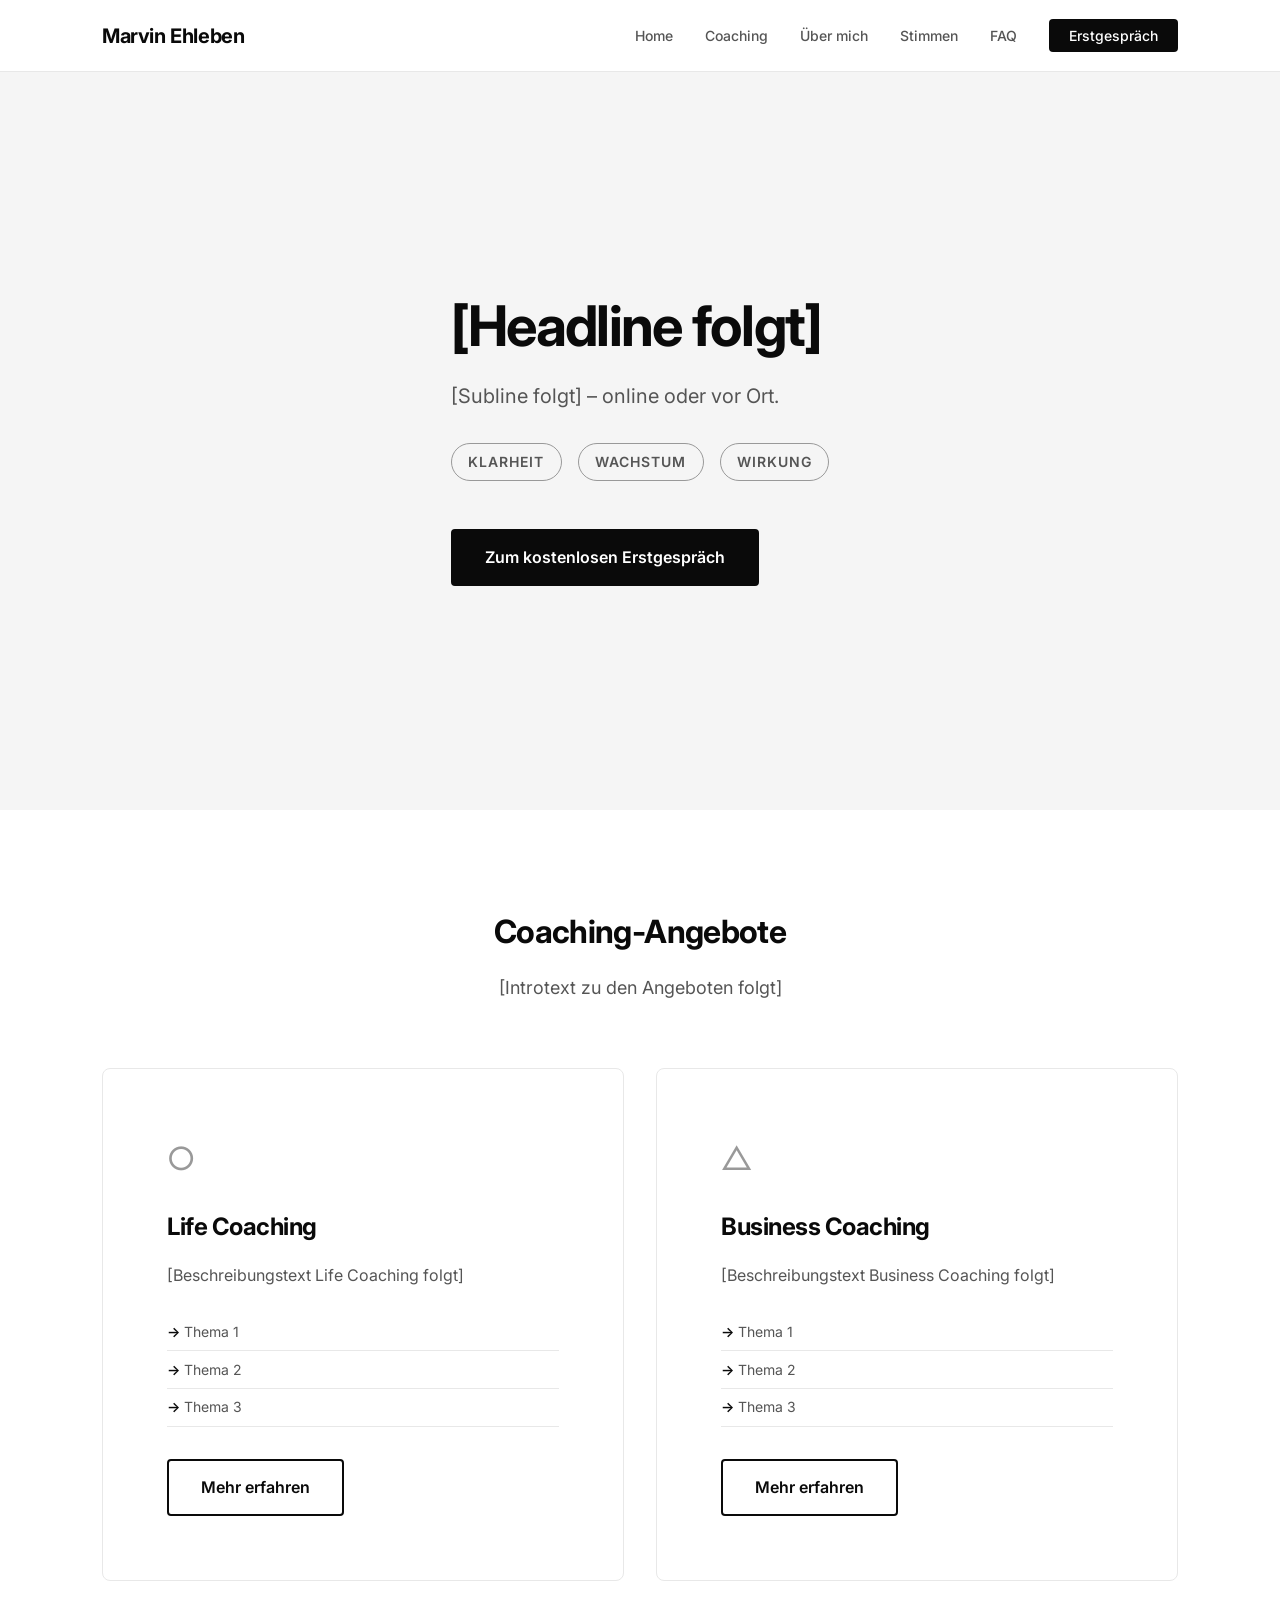
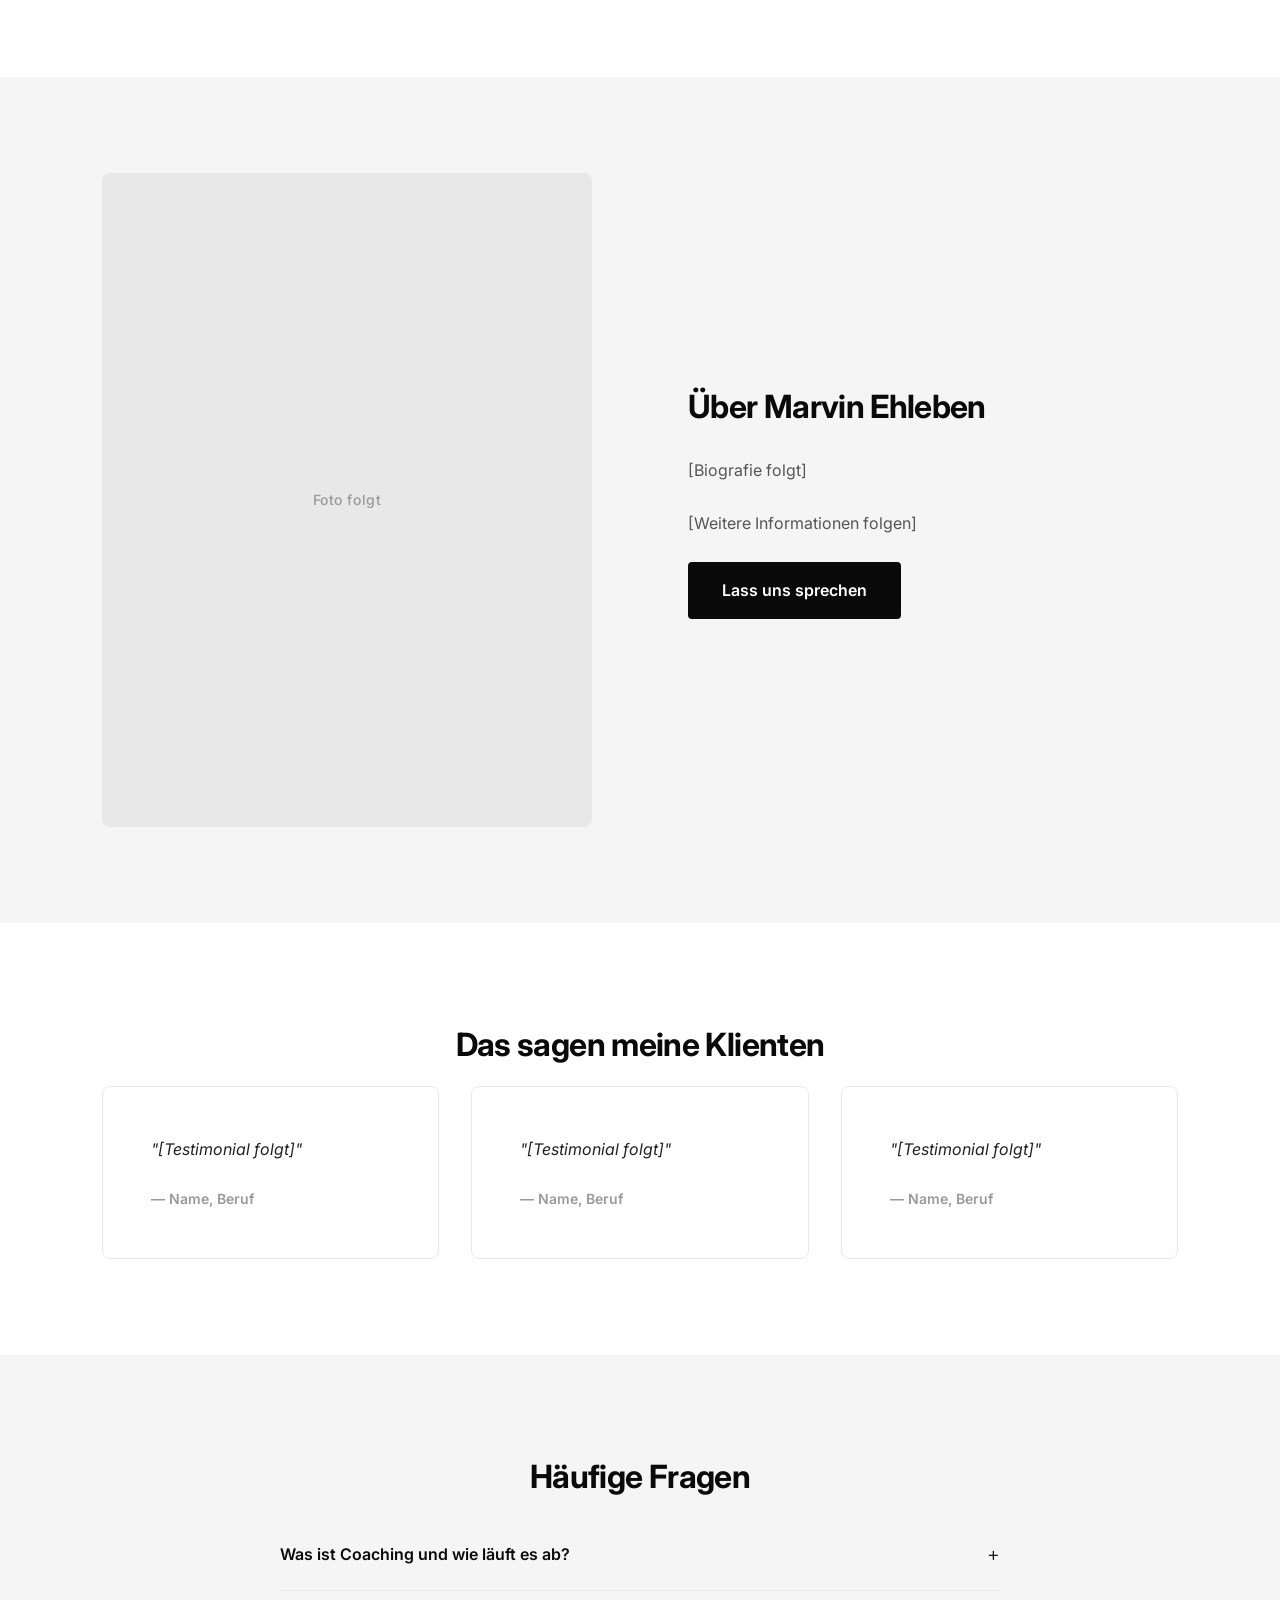
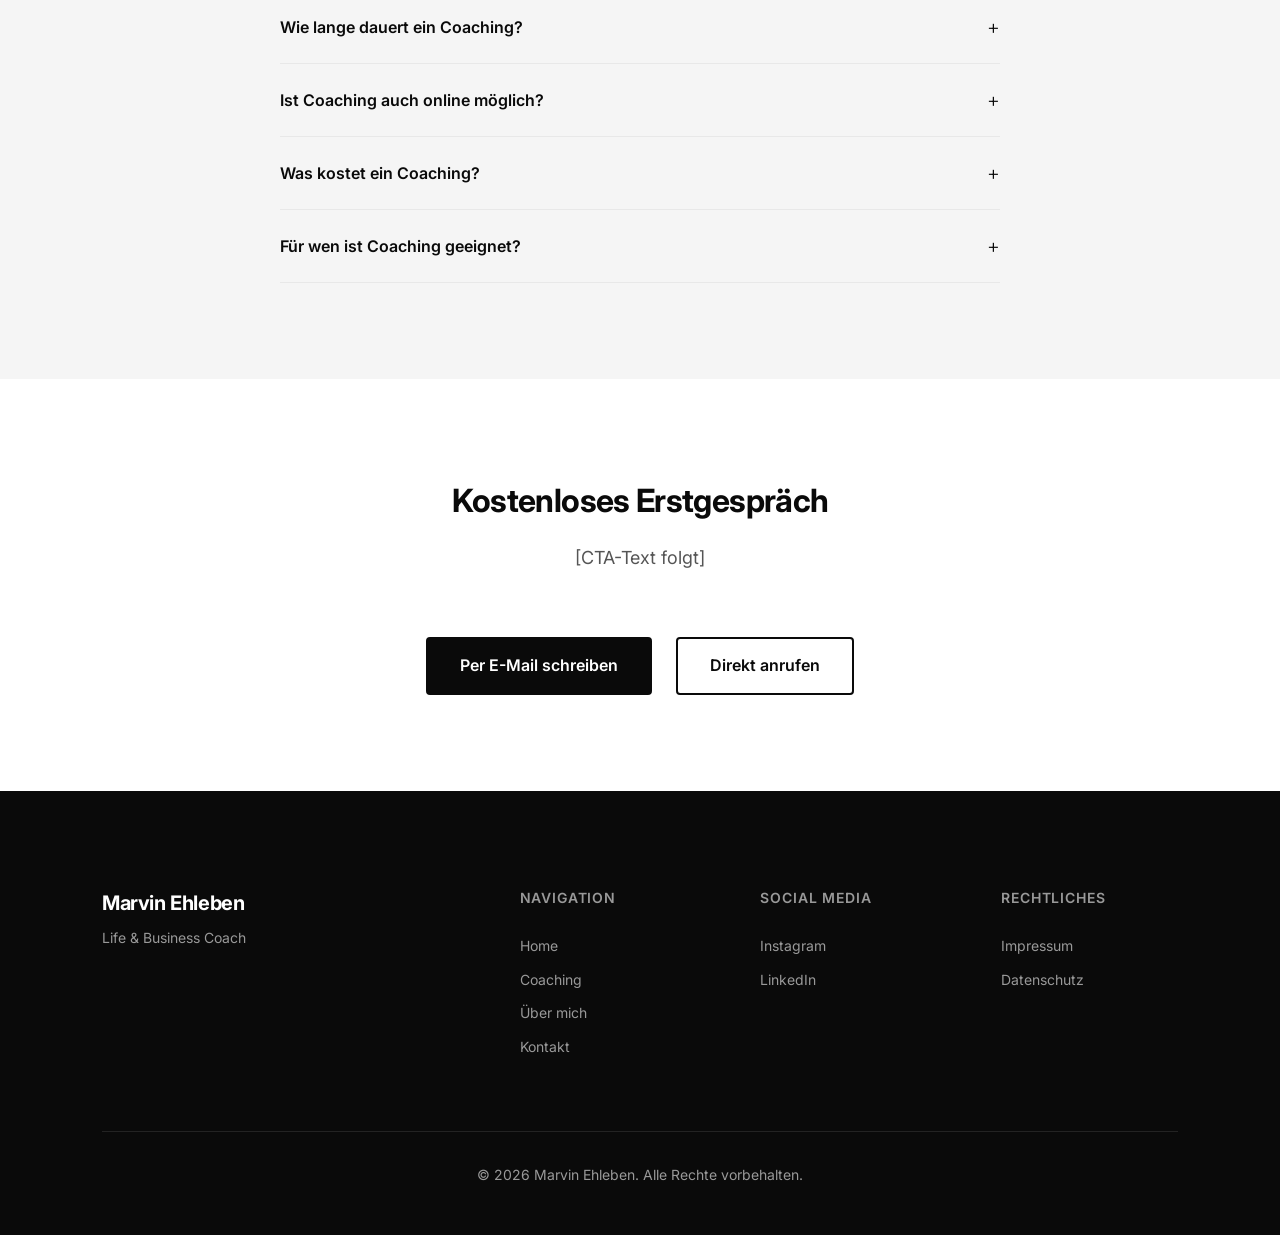
==== index.html @ 0fc180ac "Add initial website structure for Coach Marvin Ehleben Static HTML/CSS/JS site with navigation, hero" ====
<!DOCTYPE html>
<html lang="de">
<head>
    <meta charset="UTF-8">
    <meta name="viewport" content="width=device-width, initial-scale=1.0">
    <meta name="description" content="Marvin Ehleben – Life & Business Coach. [Beschreibung folgt]">
    <title>Marvin Ehleben – Life & Business Coach</title>
    <link rel="preconnect" href="https://fonts.googleapis.com">
    <link rel="preconnect" href="https://fonts.gstatic.com" crossorigin>
    <link href="https://fonts.googleapis.com/css2?family=Inter:wght@300;400;500;600;700&display=swap" rel="stylesheet">
    <link rel="stylesheet" href="css/style.css">
</head>
<body>

    <!-- ===== NAVIGATION ===== -->
    <nav class="nav" id="nav">
        <div class="container">
            <a href="#home" class="nav__logo">Marvin Ehleben</a>
            <button class="nav__toggle" id="navToggle" aria-label="Menü öffnen">
                <span></span>
                <span></span>
                <span></span>
            </button>
            <ul class="nav__menu" id="navMenu">
                <li><a href="#home">Home</a></li>
                <li><a href="#coaching">Coaching</a></li>
                <li><a href="#ueber-mich">Über mich</a></li>
                <li><a href="#stimmen">Stimmen</a></li>
                <li><a href="#faq">FAQ</a></li>
                <li><a href="#kontakt" class="nav__cta">Erstgespräch</a></li>
            </ul>
        </div>
    </nav>

    <!-- ===== HERO ===== -->
    <section class="hero" id="home">
        <div class="container">
            <div class="hero__content">
                <h1 class="hero__headline">[Headline folgt]</h1>
                <p class="hero__subline">[Subline folgt] – online oder vor Ort.</p>
                <div class="hero__pillars">
                    <span>Klarheit</span>
                    <span>Wachstum</span>
                    <span>Wirkung</span>
                </div>
                <a href="#kontakt" class="btn btn--primary">Zum kostenlosen Erstgespräch</a>
            </div>
        </div>
    </section>

    <!-- ===== COACHING ===== -->
    <section class="coaching" id="coaching">
        <div class="container">
            <h2 class="section__title">Coaching-Angebote</h2>
            <p class="section__subtitle">[Introtext zu den Angeboten folgt]</p>
            <div class="coaching__grid">

                <div class="coaching__card">
                    <div class="coaching__icon">&#9675;</div>
                    <h3>Life Coaching</h3>
                    <p>[Beschreibungstext Life Coaching folgt]</p>
                    <ul class="coaching__list">
                        <li>Thema 1</li>
                        <li>Thema 2</li>
                        <li>Thema 3</li>
                    </ul>
                    <a href="#kontakt" class="btn btn--outline">Mehr erfahren</a>
                </div>

                <div class="coaching__card">
                    <div class="coaching__icon">&#9651;</div>
                    <h3>Business Coaching</h3>
                    <p>[Beschreibungstext Business Coaching folgt]</p>
                    <ul class="coaching__list">
                        <li>Thema 1</li>
                        <li>Thema 2</li>
                        <li>Thema 3</li>
                    </ul>
                    <a href="#kontakt" class="btn btn--outline">Mehr erfahren</a>
                </div>

            </div>
        </div>
    </section>

    <!-- ===== ÜBER MICH ===== -->
    <section class="about" id="ueber-mich">
        <div class="container">
            <div class="about__grid">
                <div class="about__image">
                    <div class="about__placeholder">Foto folgt</div>
                </div>
                <div class="about__content">
                    <h2>Über Marvin Ehleben</h2>
                    <p>[Biografie folgt]</p>
                    <p>[Weitere Informationen folgen]</p>
                    <a href="#kontakt" class="btn btn--primary">Lass uns sprechen</a>
                </div>
            </div>
        </div>
    </section>

    <!-- ===== TESTIMONIALS ===== -->
    <section class="testimonials" id="stimmen">
        <div class="container">
            <h2 class="section__title">Das sagen meine Klienten</h2>
            <div class="testimonials__grid">

                <div class="testimonial">
                    <p class="testimonial__quote">"[Testimonial folgt]"</p>
                    <p class="testimonial__author">— Name, Beruf</p>
                </div>

                <div class="testimonial">
                    <p class="testimonial__quote">"[Testimonial folgt]"</p>
                    <p class="testimonial__author">— Name, Beruf</p>
                </div>

                <div class="testimonial">
                    <p class="testimonial__quote">"[Testimonial folgt]"</p>
                    <p class="testimonial__author">— Name, Beruf</p>
                </div>

            </div>
        </div>
    </section>

    <!-- ===== FAQ ===== -->
    <section class="faq" id="faq">
        <div class="container">
            <h2 class="section__title">Häufige Fragen</h2>
            <div class="faq__list">

                <div class="faq__item">
                    <button class="faq__question">Was ist Coaching und wie läuft es ab?</button>
                    <div class="faq__answer"><p>[Antwort folgt]</p></div>
                </div>

                <div class="faq__item">
                    <button class="faq__question">Wie lange dauert ein Coaching?</button>
                    <div class="faq__answer"><p>[Antwort folgt]</p></div>
                </div>

                <div class="faq__item">
                    <button class="faq__question">Ist Coaching auch online möglich?</button>
                    <div class="faq__answer"><p>[Antwort folgt]</p></div>
                </div>

                <div class="faq__item">
                    <button class="faq__question">Was kostet ein Coaching?</button>
                    <div class="faq__answer"><p>[Antwort folgt]</p></div>
                </div>

                <div class="faq__item">
                    <button class="faq__question">Für wen ist Coaching geeignet?</button>
                    <div class="faq__answer"><p>[Antwort folgt]</p></div>
                </div>

            </div>
        </div>
    </section>

    <!-- ===== KONTAKT ===== -->
    <section class="contact" id="kontakt">
        <div class="container">
            <h2 class="section__title">Kostenloses Erstgespräch</h2>
            <p class="section__subtitle">[CTA-Text folgt]</p>
            <div class="contact__options">
                <a href="mailto:kontakt@marvinehleben.de" class="btn btn--primary">Per E-Mail schreiben</a>
                <a href="tel:+49" class="btn btn--outline">Direkt anrufen</a>
            </div>
        </div>
    </section>

    <!-- ===== FOOTER ===== -->
    <footer class="footer">
        <div class="container">
            <div class="footer__grid">

                <div class="footer__brand">
                    <p class="footer__logo">Marvin Ehleben</p>
                    <p>Life & Business Coach</p>
                </div>

                <div class="footer__links">
                    <h4>Navigation</h4>
                    <ul>
                        <li><a href="#home">Home</a></li>
                        <li><a href="#coaching">Coaching</a></li>
                        <li><a href="#ueber-mich">Über mich</a></li>
                        <li><a href="#kontakt">Kontakt</a></li>
                    </ul>
                </div>

                <div class="footer__social">
                    <h4>Social Media</h4>
                    <ul>
                        <li><a href="#">Instagram</a></li>
                        <li><a href="#">LinkedIn</a></li>
                    </ul>
                </div>

                <div class="footer__legal">
                    <h4>Rechtliches</h4>
                    <ul>
                        <li><a href="#">Impressum</a></li>
                        <li><a href="#">Datenschutz</a></li>
                    </ul>
                </div>

            </div>
            <div class="footer__bottom">
                <p>&copy; 2026 Marvin Ehleben. Alle Rechte vorbehalten.</p>
            </div>
        </div>
    </footer>

    <script src="js/main.js"></script>
</body>
</html>
---- css/style.css ----
/* ============================================================
   VARIABLES & RESET
============================================================ */
:root {
    --color-black:    #0a0a0a;
    --color-white:    #ffffff;
    --color-gray-100: #f5f5f5;
    --color-gray-200: #e8e8e8;
    --color-gray-400: #999999;
    --color-gray-600: #555555;
    --color-gray-800: #222222;

    --font-family: 'Inter', -apple-system, BlinkMacSystemFont, 'Segoe UI', sans-serif;

    --fs-sm:   0.875rem;
    --fs-base: 1rem;
    --fs-lg:   1.125rem;
    --fs-xl:   1.25rem;
    --fs-2xl:  1.5rem;
    --fs-3xl:  2rem;
    --fs-4xl:  2.75rem;
    --fs-5xl:  3.5rem;

    --sp-xs:  0.5rem;
    --sp-sm:  1rem;
    --sp-md:  1.5rem;
    --sp-lg:  2rem;
    --sp-xl:  3rem;
    --sp-2xl: 4rem;
    --sp-3xl: 6rem;

    --radius:    4px;
    --radius-lg: 8px;
    --transition: 0.25s ease;
    --nav-height: 72px;
}

*, *::before, *::after {
    box-sizing: border-box;
    margin: 0;
    padding: 0;
}

html {
    scroll-behavior: smooth;
    font-size: 16px;
}

body {
    font-family: var(--font-family);
    color: var(--color-black);
    background: var(--color-white);
    line-height: 1.6;
    -webkit-font-smoothing: antialiased;
}

ul { list-style: none; }
a  { color: inherit; text-decoration: none; }
img { max-width: 100%; height: auto; display: block; }

/* ============================================================
   UTILITIES
============================================================ */
.container {
    max-width: 1140px;
    margin: 0 auto;
    padding: 0 var(--sp-lg);
}

.section__title {
    font-size: var(--fs-3xl);
    font-weight: 700;
    letter-spacing: -0.02em;
    text-align: center;
    margin-bottom: var(--sp-sm);
}

.section__subtitle {
    font-size: var(--fs-lg);
    color: var(--color-gray-600);
    text-align: center;
    max-width: 620px;
    margin: 0 auto var(--sp-2xl);
    line-height: 1.7;
}

/* ============================================================
   BUTTONS
============================================================ */
.btn {
    display: inline-block;
    padding: 0.875rem 2rem;
    font-size: var(--fs-base);
    font-family: var(--font-family);
    font-weight: 600;
    border-radius: var(--radius);
    border: 2px solid transparent;
    cursor: pointer;
    transition: background var(--transition), color var(--transition), border-color var(--transition);
    text-align: center;
    white-space: nowrap;
}

.btn--primary {
    background: var(--color-black);
    color: var(--color-white);
    border-color: var(--color-black);
}
.btn--primary:hover {
    background: var(--color-gray-800);
    border-color: var(--color-gray-800);
}

.btn--outline {
    background: transparent;
    color: var(--color-black);
    border-color: var(--color-black);
}
.btn--outline:hover {
    background: var(--color-black);
    color: var(--color-white);
}

/* ============================================================
   NAVIGATION
============================================================ */
.nav {
    position: fixed;
    top: 0; left: 0; right: 0;
    z-index: 100;
    height: var(--nav-height);
    background: rgba(255, 255, 255, 0.96);
    backdrop-filter: blur(8px);
    border-bottom: 1px solid var(--color-gray-200);
    transition: box-shadow var(--transition);
}

.nav.scrolled {
    box-shadow: 0 2px 20px rgba(0,0,0,0.08);
}

.nav .container {
    display: flex;
    align-items: center;
    justify-content: space-between;
    height: 100%;
}

.nav__logo {
    font-size: var(--fs-xl);
    font-weight: 700;
    letter-spacing: -0.02em;
}

.nav__menu {
    display: flex;
    align-items: center;
    gap: var(--sp-lg);
}

.nav__menu a {
    font-size: var(--fs-sm);
    font-weight: 500;
    color: var(--color-gray-600);
    transition: color var(--transition);
}
.nav__menu a:hover { color: var(--color-black); }

.nav__cta {
    background: var(--color-black) !important;
    color: var(--color-white) !important;
    padding: 0.5rem 1.25rem;
    border-radius: var(--radius);
}
.nav__cta:hover {
    background: var(--color-gray-800) !important;
}

.nav__toggle {
    display: none;
    flex-direction: column;
    gap: 5px;
    background: none;
    border: none;
    cursor: pointer;
    padding: 4px;
}
.nav__toggle span {
    display: block;
    width: 24px;
    height: 2px;
    background: var(--color-black);
    transition: all var(--transition);
}
.nav__toggle.open span:nth-child(1) { transform: translateY(7px) rotate(45deg); }
.nav__toggle.open span:nth-child(2) { opacity: 0; }
.nav__toggle.open span:nth-child(3) { transform: translateY(-7px) rotate(-45deg); }

/* ============================================================
   HERO
============================================================ */
.hero {
    min-height: 90vh;
    display: flex;
    align-items: center;
    padding-top: calc(var(--nav-height) + var(--sp-3xl));
    padding-bottom: var(--sp-3xl);
    background: var(--color-gray-100);
}

.hero__content { max-width: 700px; }

.hero__headline {
    font-size: var(--fs-5xl);
    font-weight: 700;
    line-height: 1.1;
    letter-spacing: -0.03em;
    margin-bottom: var(--sp-md);
}

.hero__subline {
    font-size: var(--fs-xl);
    color: var(--color-gray-600);
    margin-bottom: var(--sp-lg);
    line-height: 1.5;
}

.hero__pillars {
    display: flex;
    flex-wrap: wrap;
    gap: var(--sp-sm);
    margin-bottom: var(--sp-xl);
}

.hero__pillars span {
    font-size: var(--fs-sm);
    font-weight: 600;
    letter-spacing: 0.08em;
    text-transform: uppercase;
    padding: 0.4rem 1rem;
    border: 1px solid var(--color-gray-400);
    border-radius: 100px;
    color: var(--color-gray-600);
}

/* ============================================================
   COACHING
============================================================ */
.coaching {
    padding: var(--sp-3xl) 0;
}

.coaching__grid {
    display: grid;
    grid-template-columns: 1fr 1fr;
    gap: var(--sp-lg);
}

.coaching__card {
    padding: var(--sp-2xl);
    border: 1px solid var(--color-gray-200);
    border-radius: var(--radius-lg);
    transition: border-color var(--transition), box-shadow var(--transition);
}
.coaching__card:hover {
    border-color: var(--color-black);
    box-shadow: 0 4px 24px rgba(0,0,0,0.06);
}

.coaching__icon {
    font-size: 2rem;
    margin-bottom: var(--sp-md);
    color: var(--color-gray-400);
}

.coaching__card h3 {
    font-size: var(--fs-2xl);
    font-weight: 700;
    letter-spacing: -0.02em;
    margin-bottom: var(--sp-sm);
}

.coaching__card p {
    color: var(--color-gray-600);
    line-height: 1.7;
    margin-bottom: var(--sp-md);
}

.coaching__list {
    margin-bottom: var(--sp-lg);
}
.coaching__list li {
    padding: 0.45rem 0;
    font-size: var(--fs-sm);
    color: var(--color-gray-600);
    border-bottom: 1px solid var(--color-gray-200);
}
.coaching__list li::before {
    content: "→ ";
    color: var(--color-black);
    font-weight: 600;
}

/* ============================================================
   ABOUT
============================================================ */
.about {
    padding: var(--sp-3xl) 0;
    background: var(--color-gray-100);
}

.about__grid {
    display: grid;
    grid-template-columns: 1fr 1fr;
    gap: var(--sp-3xl);
    align-items: center;
}

.about__placeholder {
    aspect-ratio: 3 / 4;
    background: var(--color-gray-200);
    border-radius: var(--radius-lg);
    display: flex;
    align-items: center;
    justify-content: center;
    color: var(--color-gray-400);
    font-size: var(--fs-sm);
    font-weight: 500;
    letter-spacing: 0.04em;
}

.about__content h2 {
    font-size: var(--fs-3xl);
    font-weight: 700;
    letter-spacing: -0.02em;
    margin-bottom: var(--sp-md);
}

.about__content p {
    color: var(--color-gray-600);
    line-height: 1.8;
    margin-bottom: var(--sp-md);
}

/* ============================================================
   TESTIMONIALS
============================================================ */
.testimonials {
    padding: var(--sp-3xl) 0;
}

.testimonials__grid {
    display: grid;
    grid-template-columns: repeat(3, 1fr);
    gap: var(--sp-lg);
}

.testimonial {
    padding: var(--sp-xl);
    border: 1px solid var(--color-gray-200);
    border-radius: var(--radius-lg);
}

.testimonial__quote {
    font-size: var(--fs-base);
    line-height: 1.8;
    font-style: italic;
    color: var(--color-gray-800);
    margin-bottom: var(--sp-md);
}

.testimonial__author {
    font-size: var(--fs-sm);
    font-weight: 600;
    color: var(--color-gray-400);
}

/* ============================================================
   FAQ
============================================================ */
.faq {
    padding: var(--sp-3xl) 0;
    background: var(--color-gray-100);
}

.faq__list {
    max-width: 720px;
    margin: 0 auto;
}

.faq__item {
    border-bottom: 1px solid var(--color-gray-200);
}

.faq__question {
    width: 100%;
    text-align: left;
    background: none;
    border: none;
    padding: var(--sp-md) 0;
    font-family: var(--font-family);
    font-size: var(--fs-base);
    font-weight: 600;
    color: var(--color-black);
    cursor: pointer;
    display: flex;
    justify-content: space-between;
    align-items: center;
    gap: var(--sp-sm);
    transition: color var(--transition);
}
.faq__question:hover { color: var(--color-gray-600); }

.faq__question::after {
    content: "+";
    font-size: var(--fs-xl);
    font-weight: 300;
    flex-shrink: 0;
    transition: transform var(--transition);
}
.faq__item.active .faq__question::after {
    transform: rotate(45deg);
}

.faq__answer {
    max-height: 0;
    overflow: hidden;
    transition: max-height 0.35s ease;
}
.faq__item.active .faq__answer {
    max-height: 400px;
}
.faq__answer p {
    padding-bottom: var(--sp-md);
    color: var(--color-gray-600);
    line-height: 1.7;
}

/* ============================================================
   CONTACT
============================================================ */
.contact {
    padding: var(--sp-3xl) 0;
    text-align: center;
}

.contact__options {
    display: flex;
    gap: var(--sp-md);
    justify-content: center;
    flex-wrap: wrap;
    margin-top: var(--sp-lg);
}

/* ============================================================
   FOOTER
============================================================ */
.footer {
    background: var(--color-black);
    color: var(--color-white);
    padding: var(--sp-3xl) 0 var(--sp-xl);
}

.footer__grid {
    display: grid;
    grid-template-columns: 2fr 1fr 1fr 1fr;
    gap: var(--sp-2xl);
    margin-bottom: var(--sp-2xl);
}

.footer__logo {
    font-size: var(--fs-xl);
    font-weight: 700;
    letter-spacing: -0.02em;
    margin-bottom: var(--sp-xs);
}

.footer__brand p:last-child {
    color: var(--color-gray-400);
    font-size: var(--fs-sm);
}

.footer__links h4,
.footer__social h4,
.footer__legal h4 {
    font-size: var(--fs-sm);
    font-weight: 600;
    letter-spacing: 0.06em;
    text-transform: uppercase;
    color: var(--color-gray-400);
    margin-bottom: var(--sp-md);
}

.footer__links li,
.footer__social li,
.footer__legal li {
    margin-bottom: var(--sp-xs);
}

.footer__links a,
.footer__social a,
.footer__legal a {
    font-size: var(--fs-sm);
    color: var(--color-gray-400);
    transition: color var(--transition);
}
.footer__links a:hover,
.footer__social a:hover,
.footer__legal a:hover { color: var(--color-white); }

.footer__bottom {
    border-top: 1px solid rgba(255,255,255,0.1);
    padding-top: var(--sp-lg);
    text-align: center;
    font-size: var(--fs-sm);
    color: var(--color-gray-400);
}

/* ============================================================
   RESPONSIVE
============================================================ */
@media (max-width: 900px) {
    :root {
        --fs-5xl: 2.75rem;
        --fs-3xl: 1.75rem;
    }

    .coaching__grid,
    .about__grid {
        grid-template-columns: 1fr;
    }

    .about__placeholder {
        aspect-ratio: 16 / 9;
    }

    .testimonials__grid {
        grid-template-columns: 1fr;
    }

    .footer__grid {
        grid-template-columns: 1fr 1fr;
        gap: var(--sp-xl);
    }
}

@media (max-width: 640px) {
    :root {
        --fs-5xl: 2.25rem;
        --fs-3xl: 1.5rem;
    }

    .nav__menu {
        display: none;
        position: fixed;
        top: var(--nav-height);
        left: 0; right: 0;
        background: var(--color-white);
        flex-direction: column;
        align-items: flex-start;
        padding: var(--sp-lg);
        gap: var(--sp-md);
        border-bottom: 1px solid var(--color-gray-200);
        box-shadow: 0 8px 24px rgba(0,0,0,0.08);
    }
    .nav__menu.open { display: flex; }
    .nav__menu a { font-size: var(--fs-base); }

    .nav__toggle { display: flex; }

    .footer__grid { grid-template-columns: 1fr; }

    .contact__options { flex-direction: column; align-items: center; }
}
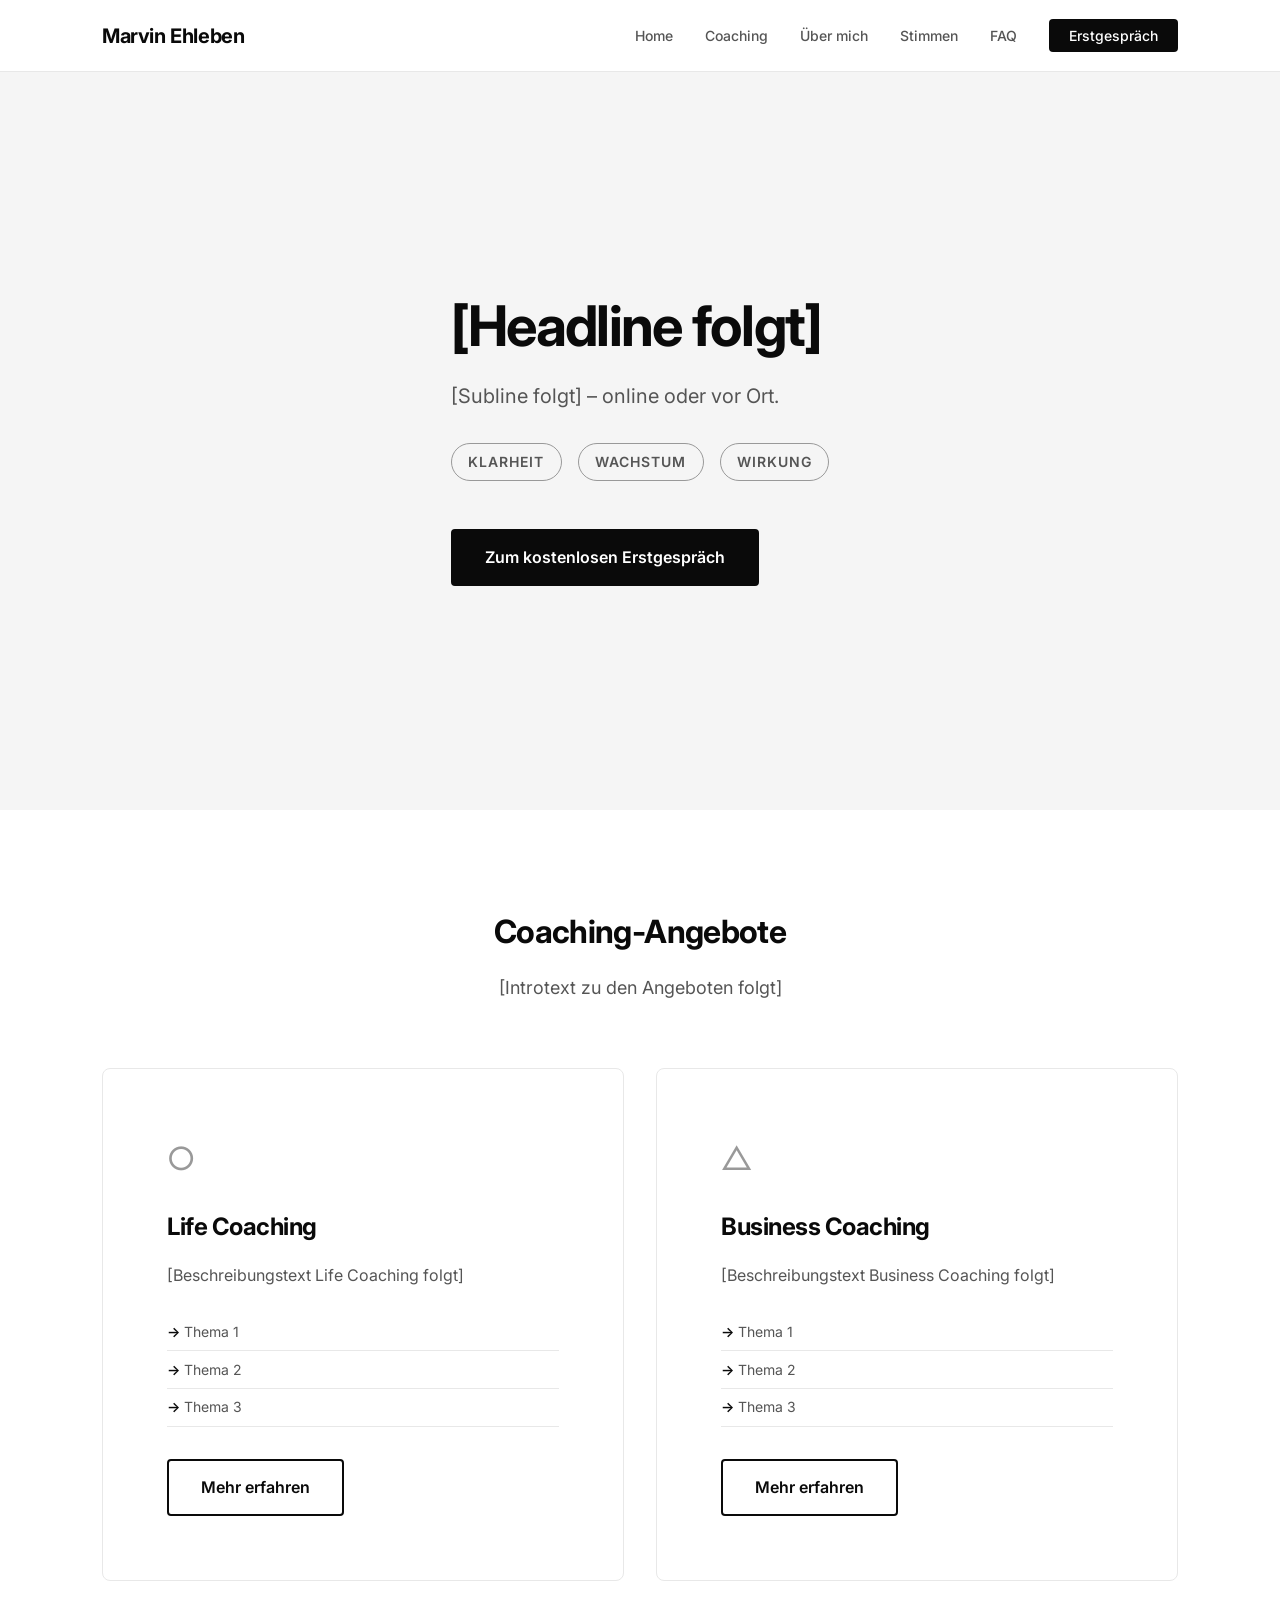
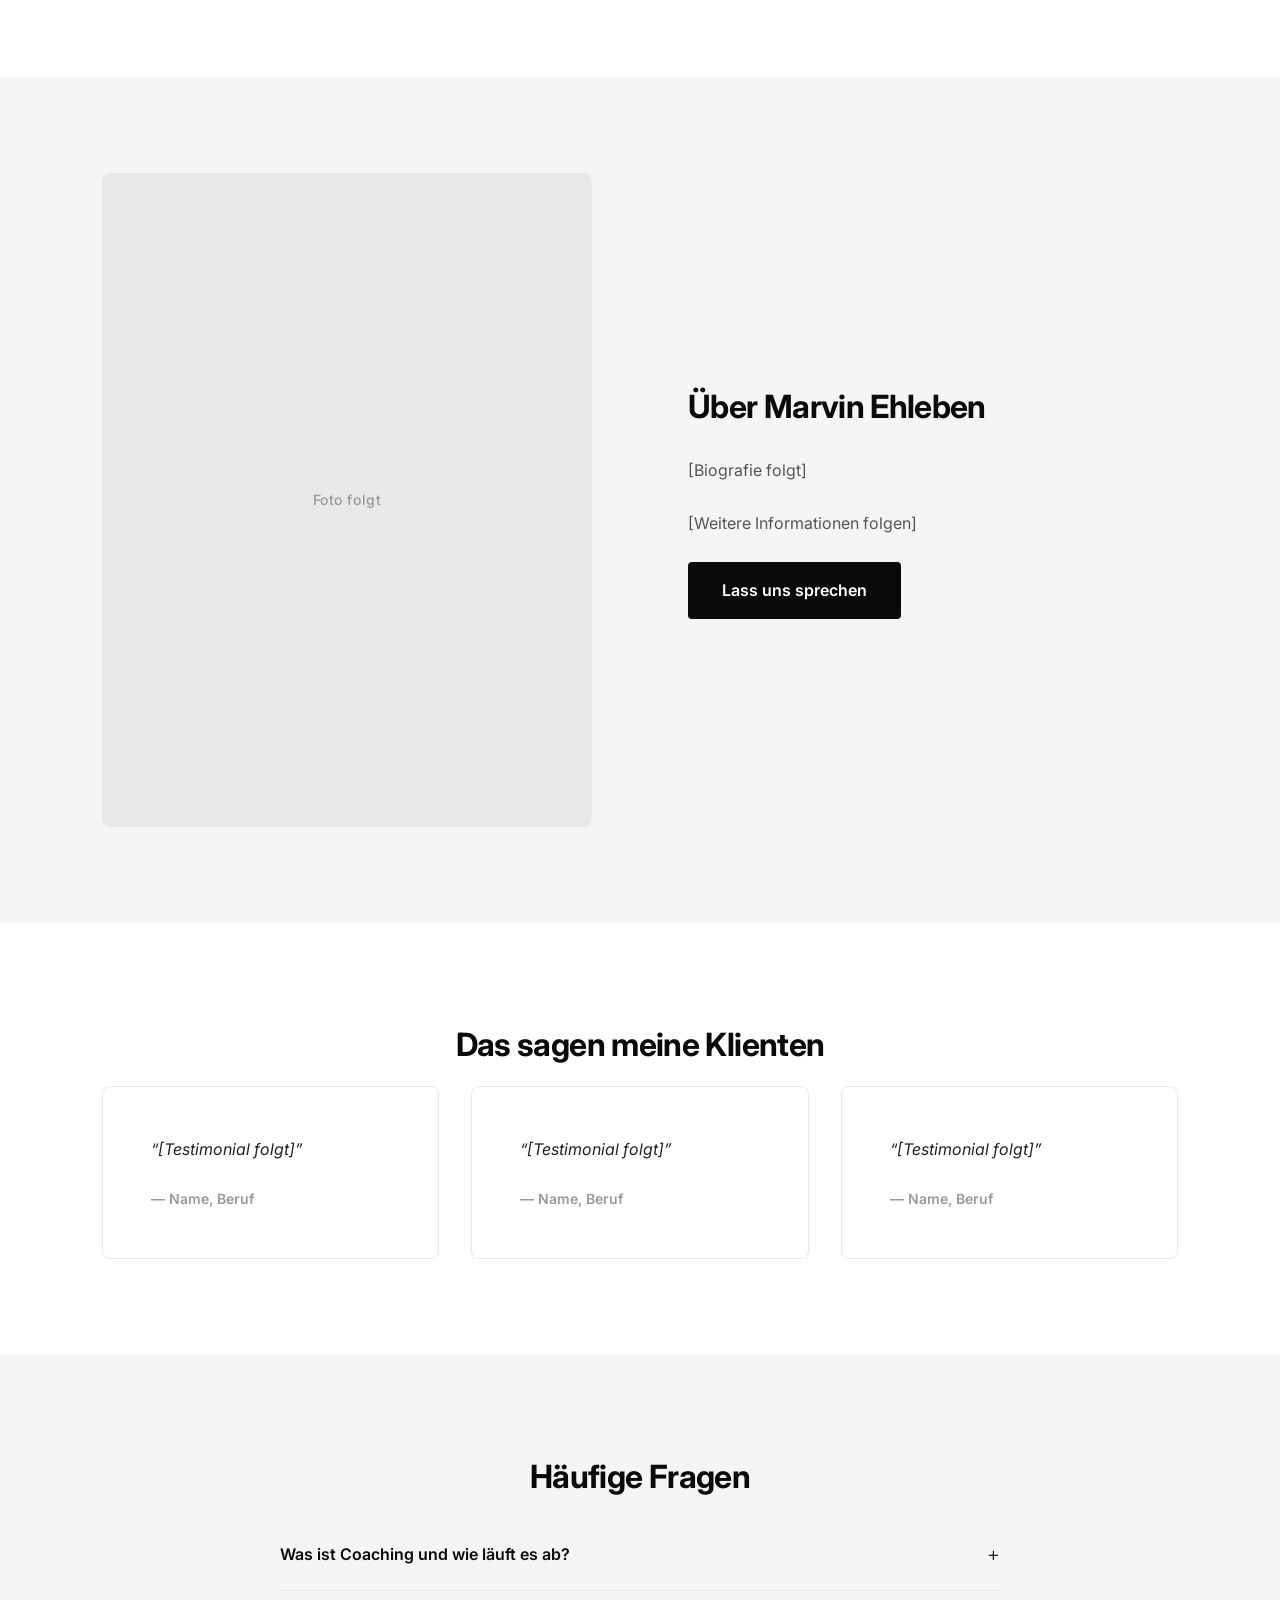
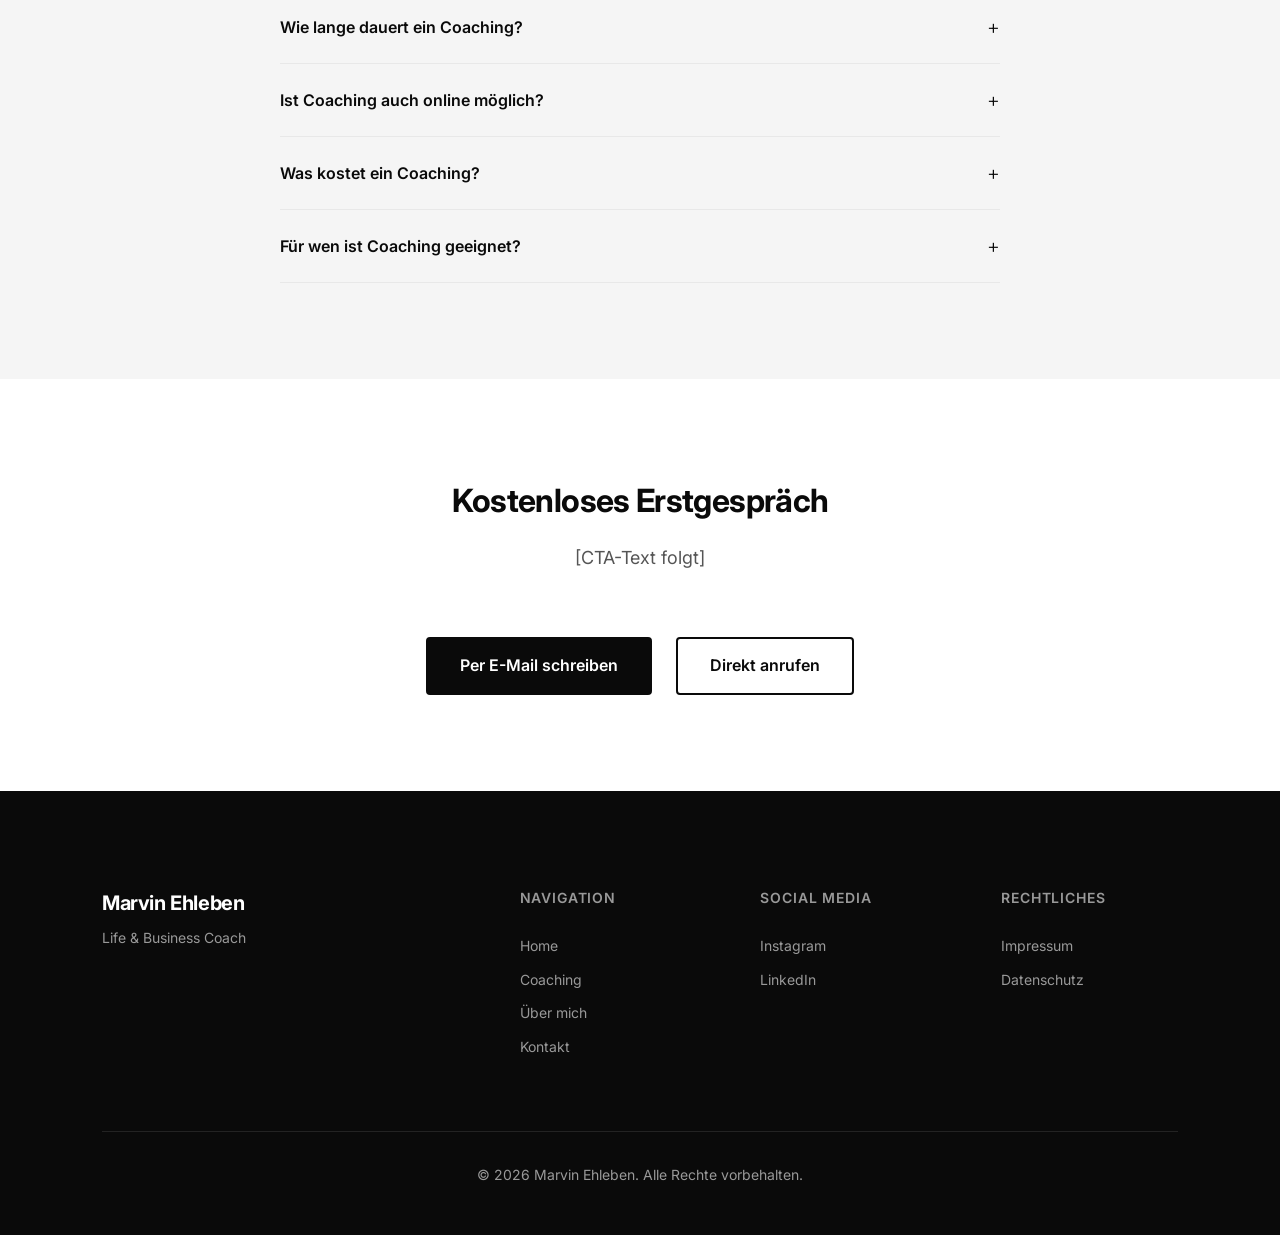
==== commit a0912d8a: "Apply web interface guideline fixes for accessibility and UX - Add skip link, <main> landmark, aria-" ====
--- a/index.html
+++ b/index.html
@@ -4,6 +4,7 @@
     <meta charset="UTF-8">
     <meta name="viewport" content="width=device-width, initial-scale=1.0">
     <meta name="description" content="Marvin Ehleben – Life & Business Coach. [Beschreibung folgt]">
+    <meta name="theme-color" content="#ffffff">
     <title>Marvin Ehleben – Life & Business Coach</title>
     <link rel="preconnect" href="https://fonts.googleapis.com">
     <link rel="preconnect" href="https://fonts.gstatic.com" crossorigin>
@@ -11,12 +12,13 @@
     <link rel="stylesheet" href="css/style.css">
 </head>
 <body>
+    <a href="#main-content" class="skip-link">Zum Hauptinhalt springen</a>
 
     <!-- ===== NAVIGATION ===== -->
-    <nav class="nav" id="nav">
+    <nav class="nav" id="nav" aria-label="Hauptnavigation">
         <div class="container">
             <a href="#home" class="nav__logo">Marvin Ehleben</a>
-            <button class="nav__toggle" id="navToggle" aria-label="Menü öffnen">
+            <button class="nav__toggle" id="navToggle" aria-label="Menü öffnen" aria-expanded="false">
                 <span></span>
                 <span></span>
                 <span></span>
@@ -32,6 +34,8 @@
         </div>
     </nav>
 
+    <main id="main-content">
+
     <!-- ===== HERO ===== -->
     <section class="hero" id="home">
         <div class="container">
@@ -107,17 +111,17 @@
             <div class="testimonials__grid">
 
                 <div class="testimonial">
-                    <p class="testimonial__quote">"[Testimonial folgt]"</p>
+                    <p class="testimonial__quote">&ldquo;[Testimonial folgt]&rdquo;</p>
                     <p class="testimonial__author">— Name, Beruf</p>
                 </div>
 
                 <div class="testimonial">
-                    <p class="testimonial__quote">"[Testimonial folgt]"</p>
+                    <p class="testimonial__quote">&ldquo;[Testimonial folgt]&rdquo;</p>
                     <p class="testimonial__author">— Name, Beruf</p>
                 </div>
 
                 <div class="testimonial">
-                    <p class="testimonial__quote">"[Testimonial folgt]"</p>
+                    <p class="testimonial__quote">&ldquo;[Testimonial folgt]&rdquo;</p>
                     <p class="testimonial__author">— Name, Beruf</p>
                 </div>
 
@@ -132,28 +136,28 @@
             <div class="faq__list">
 
                 <div class="faq__item">
-                    <button class="faq__question">Was ist Coaching und wie läuft es ab?</button>
-                    <div class="faq__answer"><p>[Antwort folgt]</p></div>
-                </div>
-
-                <div class="faq__item">
-                    <button class="faq__question">Wie lange dauert ein Coaching?</button>
-                    <div class="faq__answer"><p>[Antwort folgt]</p></div>
-                </div>
-
-                <div class="faq__item">
-                    <button class="faq__question">Ist Coaching auch online möglich?</button>
-                    <div class="faq__answer"><p>[Antwort folgt]</p></div>
-                </div>
-
-                <div class="faq__item">
-                    <button class="faq__question">Was kostet ein Coaching?</button>
-                    <div class="faq__answer"><p>[Antwort folgt]</p></div>
-                </div>
-
-                <div class="faq__item">
-                    <button class="faq__question">Für wen ist Coaching geeignet?</button>
-                    <div class="faq__answer"><p>[Antwort folgt]</p></div>
+                    <button class="faq__question" aria-expanded="false" aria-controls="faq-1">Was ist Coaching und wie läuft es ab?</button>
+                    <div class="faq__answer" id="faq-1"><p>[Antwort folgt]</p></div>
+                </div>
+
+                <div class="faq__item">
+                    <button class="faq__question" aria-expanded="false" aria-controls="faq-2">Wie lange dauert ein Coaching?</button>
+                    <div class="faq__answer" id="faq-2"><p>[Antwort folgt]</p></div>
+                </div>
+
+                <div class="faq__item">
+                    <button class="faq__question" aria-expanded="false" aria-controls="faq-3">Ist Coaching auch online möglich?</button>
+                    <div class="faq__answer" id="faq-3"><p>[Antwort folgt]</p></div>
+                </div>
+
+                <div class="faq__item">
+                    <button class="faq__question" aria-expanded="false" aria-controls="faq-4">Was kostet ein Coaching?</button>
+                    <div class="faq__answer" id="faq-4"><p>[Antwort folgt]</p></div>
+                </div>
+
+                <div class="faq__item">
+                    <button class="faq__question" aria-expanded="false" aria-controls="faq-5">Für wen ist Coaching geeignet?</button>
+                    <div class="faq__answer" id="faq-5"><p>[Antwort folgt]</p></div>
                 </div>
 
             </div>
@@ -171,6 +175,8 @@
             </div>
         </div>
     </section>
+
+    </main>
 
     <!-- ===== FOOTER ===== -->
     <footer class="footer">
--- a/css/style.css
+++ b/css/style.css
@@ -73,6 +73,7 @@
     letter-spacing: -0.02em;
     text-align: center;
     margin-bottom: var(--sp-sm);
+    text-wrap: balance;
 }
 
 .section__subtitle {
@@ -99,6 +100,11 @@
     transition: background var(--transition), color var(--transition), border-color var(--transition);
     text-align: center;
     white-space: nowrap;
+    touch-action: manipulation;
+}
+.btn:focus-visible {
+    outline: 3px solid var(--color-black);
+    outline-offset: 3px;
 }
 
 .btn--primary {
@@ -151,6 +157,11 @@
     font-weight: 700;
     letter-spacing: -0.02em;
 }
+.nav__logo:focus-visible {
+    outline: 3px solid var(--color-black);
+    outline-offset: 3px;
+    border-radius: var(--radius);
+}
 
 .nav__menu {
     display: flex;
@@ -165,6 +176,11 @@
     transition: color var(--transition);
 }
 .nav__menu a:hover { color: var(--color-black); }
+.nav__menu a:focus-visible {
+    outline: 3px solid var(--color-black);
+    outline-offset: 3px;
+    border-radius: var(--radius);
+}
 
 .nav__cta {
     background: var(--color-black) !important;
@@ -190,7 +206,7 @@
     width: 24px;
     height: 2px;
     background: var(--color-black);
-    transition: all var(--transition);
+    transition: transform var(--transition), opacity var(--transition);
 }
 .nav__toggle.open span:nth-child(1) { transform: translateY(7px) rotate(45deg); }
 .nav__toggle.open span:nth-child(2) { opacity: 0; }
@@ -216,6 +232,7 @@
     line-height: 1.1;
     letter-spacing: -0.03em;
     margin-bottom: var(--sp-md);
+    text-wrap: balance;
 }
 
 .hero__subline {
@@ -408,8 +425,13 @@
     align-items: center;
     gap: var(--sp-sm);
     transition: color var(--transition);
+    touch-action: manipulation;
 }
 .faq__question:hover { color: var(--color-gray-600); }
+.faq__question:focus-visible {
+    outline: 3px solid var(--color-black);
+    outline-offset: 3px;
+}
 
 .faq__question::after {
     content: "+";
@@ -572,3 +594,43 @@
 
     .contact__options { flex-direction: column; align-items: center; }
 }
+
+/* ============================================================
+   SKIP LINK
+============================================================ */
+.skip-link {
+    position: absolute;
+    top: -100%;
+    left: var(--sp-sm);
+    background: var(--color-black);
+    color: var(--color-white);
+    padding: 0.5rem 1rem;
+    border-radius: var(--radius);
+    font-size: var(--fs-sm);
+    font-weight: 600;
+    z-index: 200;
+    transition: top var(--transition);
+}
+.skip-link:focus {
+    top: var(--sp-sm);
+}
+
+/* ============================================================
+   SCROLL MARGIN (fixed nav offset)
+============================================================ */
+#home, #coaching, #ueber-mich, #stimmen, #faq, #kontakt {
+    scroll-margin-top: var(--nav-height);
+}
+
+/* ============================================================
+   REDUCED MOTION
+============================================================ */
+@media (prefers-reduced-motion: reduce) {
+    *, *::before, *::after {
+        transition-duration: 0.01ms !important;
+        animation-duration: 0.01ms !important;
+    }
+    html {
+        scroll-behavior: auto;
+    }
+}
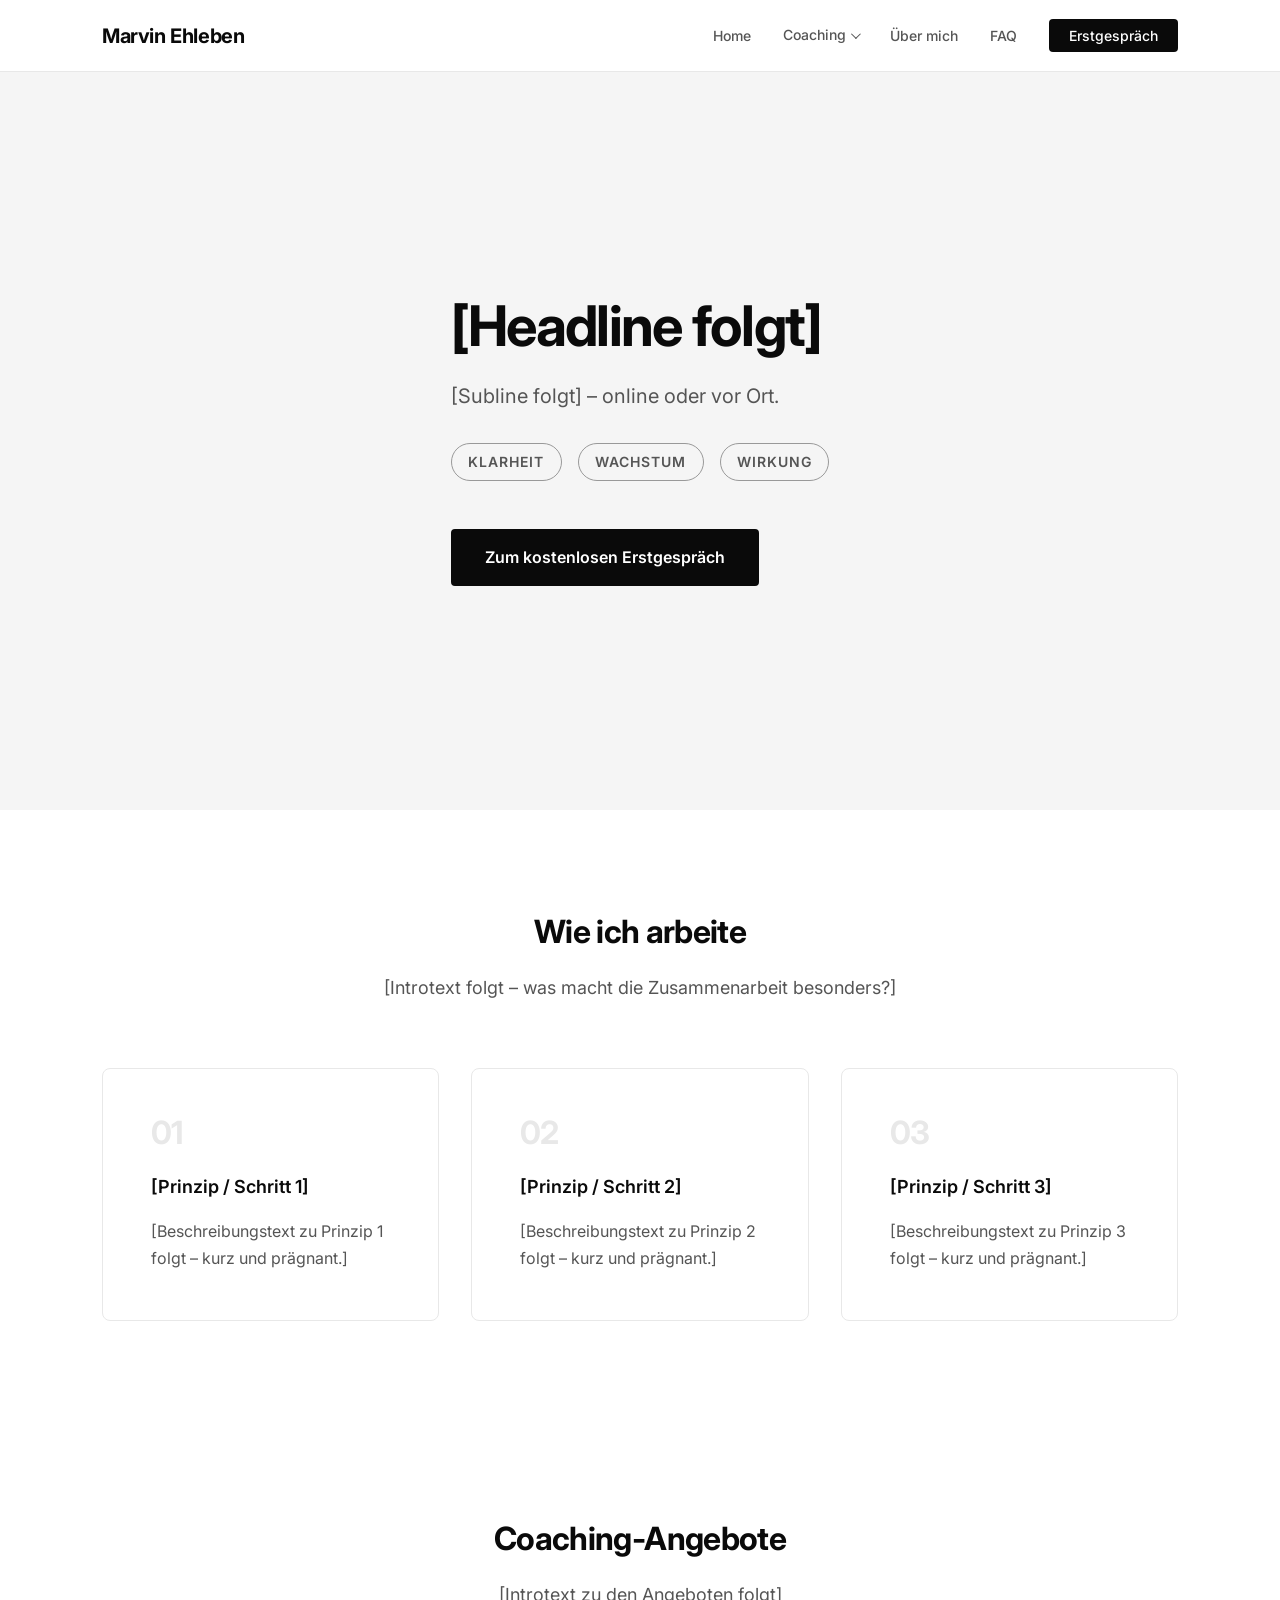
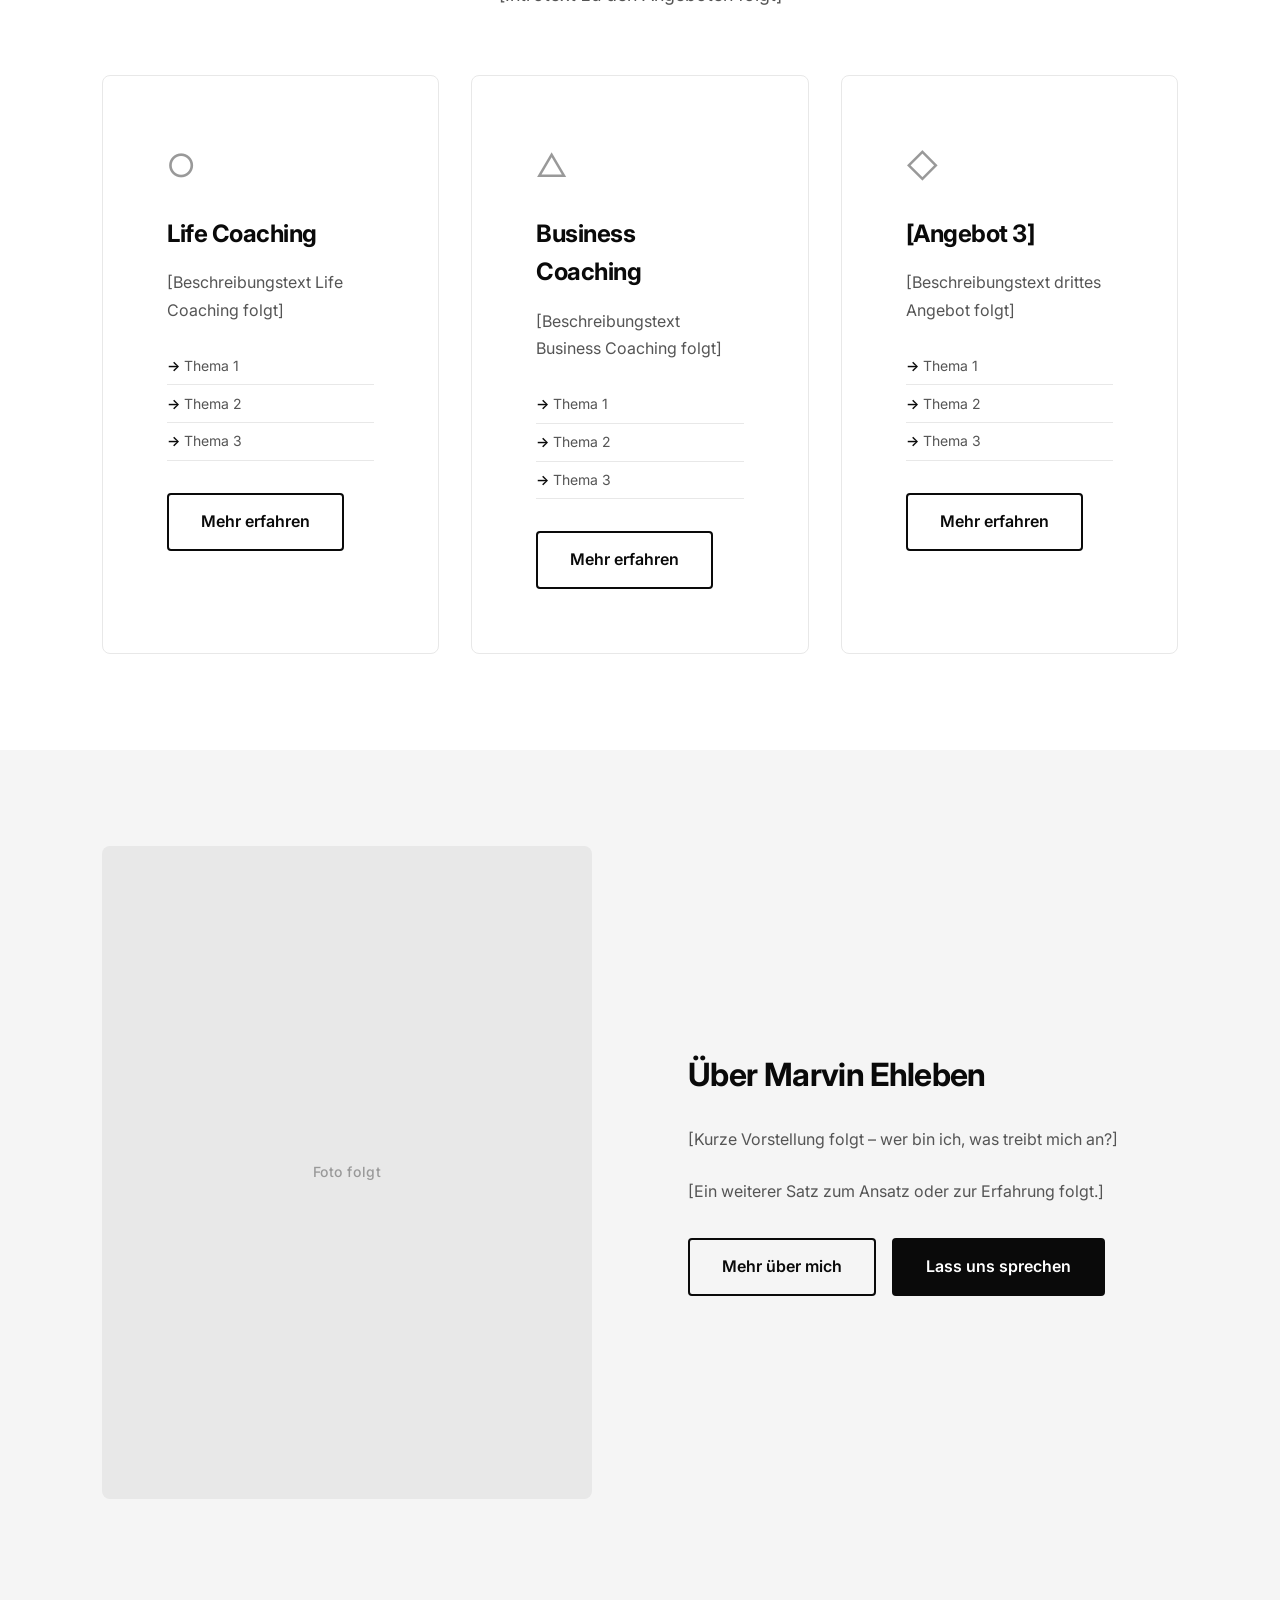
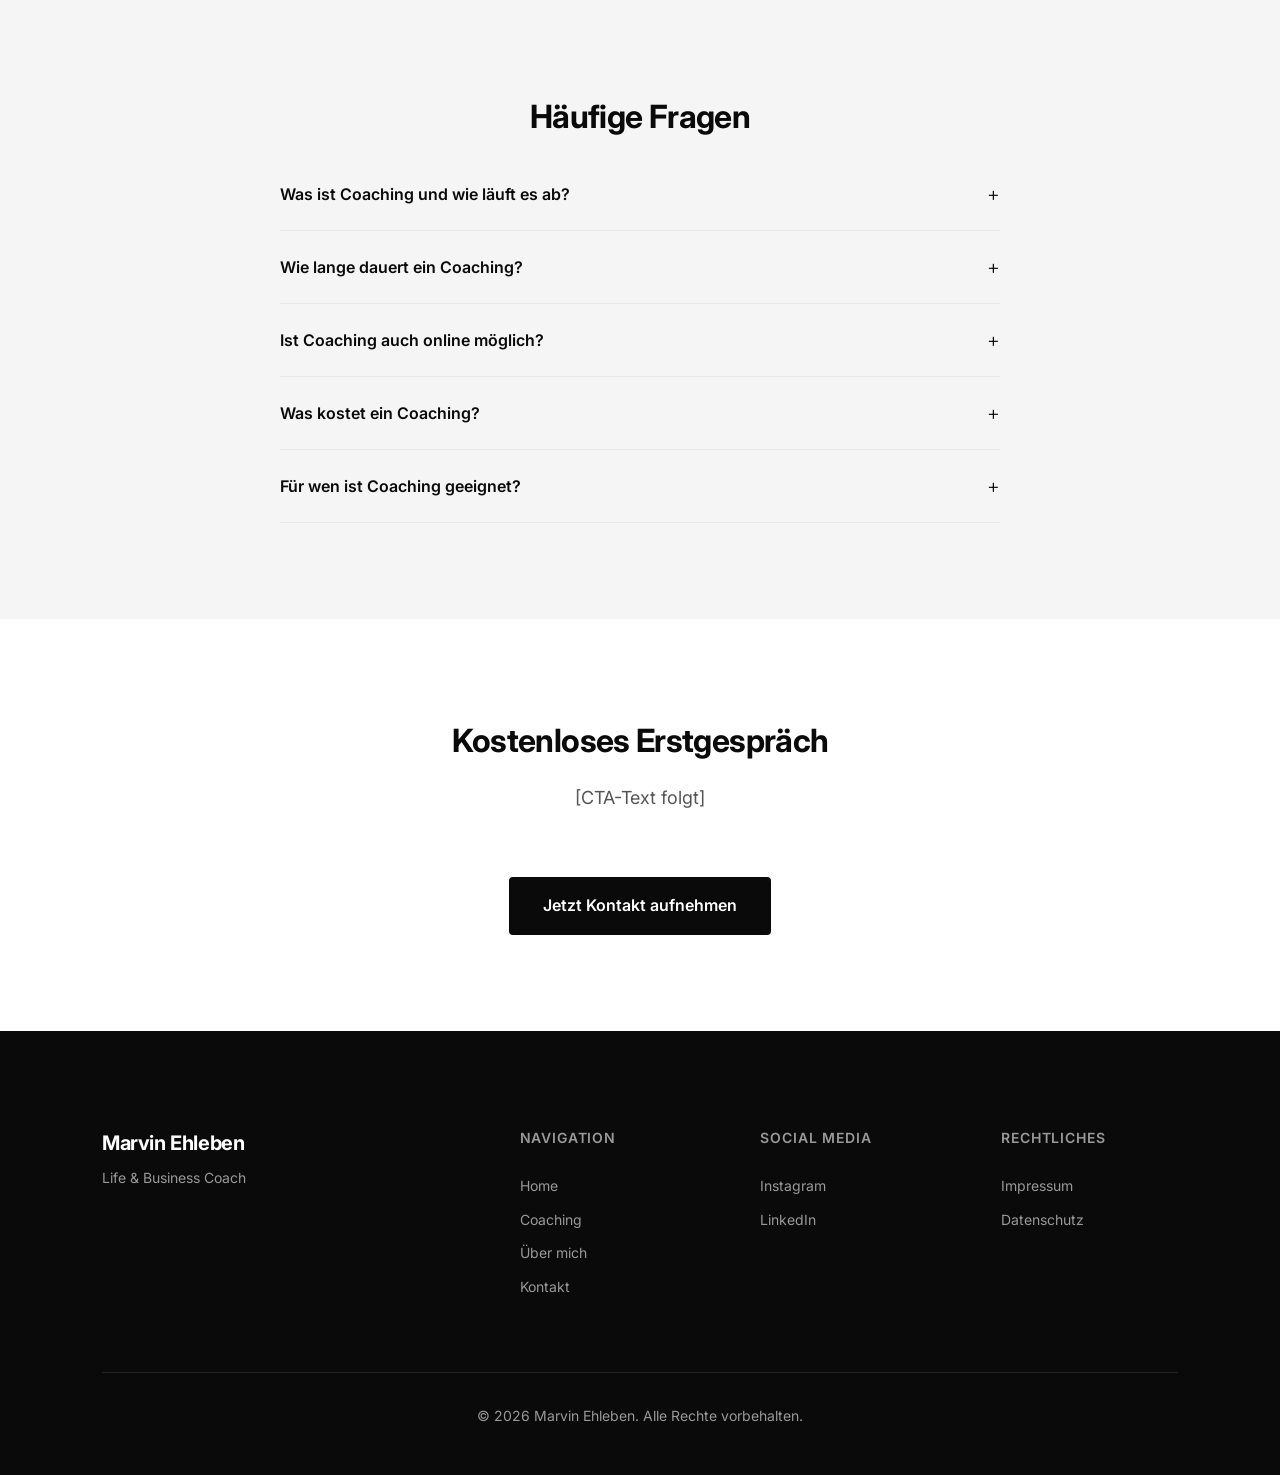
==== commit 43e3e7b8: "Add subpages, navigation dropdown, and layout updates - Add dedicated pages: Kontakt (with form), Im" ====
--- a/index.html
+++ b/index.html
@@ -25,11 +25,17 @@
             </button>
             <ul class="nav__menu" id="navMenu">
                 <li><a href="#home">Home</a></li>
-                <li><a href="#coaching">Coaching</a></li>
-                <li><a href="#ueber-mich">Über mich</a></li>
-                <li><a href="#stimmen">Stimmen</a></li>
+                <li class="nav__item--dropdown">
+                    <a href="#coaching" class="nav__dropdown-trigger">Coaching <span class="nav__caret" aria-hidden="true"></span></a>
+                    <ul class="nav__dropdown">
+                        <li><a href="coaching-life.html">Life Coaching</a></li>
+                        <li><a href="coaching-business.html">Business Coaching</a></li>
+                        <li><a href="coaching-angebot3.html">[Angebot 3]</a></li>
+                    </ul>
+                </li>
+                <li><a href="ueber-mich.html">Über mich</a></li>
                 <li><a href="#faq">FAQ</a></li>
-                <li><a href="#kontakt" class="nav__cta">Erstgespräch</a></li>
+                <li><a href="kontakt.html" class="nav__cta">Erstgespräch</a></li>
             </ul>
         </div>
     </nav>
@@ -47,7 +53,36 @@
                     <span>Wachstum</span>
                     <span>Wirkung</span>
                 </div>
-                <a href="#kontakt" class="btn btn--primary">Zum kostenlosen Erstgespräch</a>
+                <a href="kontakt.html" class="btn btn--primary">Zum kostenlosen Erstgespräch</a>
+            </div>
+        </div>
+    </section>
+
+    <!-- ===== WIE ICH ARBEITE ===== -->
+    <section class="how" id="wie-ich-arbeite">
+        <div class="container">
+            <h2 class="section__title">Wie ich arbeite</h2>
+            <p class="section__subtitle">[Introtext folgt – was macht die Zusammenarbeit besonders?]</p>
+            <div class="how__grid">
+
+                <div class="how__item">
+                    <div class="how__number" aria-hidden="true">01</div>
+                    <h3>[Prinzip / Schritt 1]</h3>
+                    <p>[Beschreibungstext zu Prinzip 1 folgt – kurz und prägnant.]</p>
+                </div>
+
+                <div class="how__item">
+                    <div class="how__number" aria-hidden="true">02</div>
+                    <h3>[Prinzip / Schritt 2]</h3>
+                    <p>[Beschreibungstext zu Prinzip 2 folgt – kurz und prägnant.]</p>
+                </div>
+
+                <div class="how__item">
+                    <div class="how__number" aria-hidden="true">03</div>
+                    <h3>[Prinzip / Schritt 3]</h3>
+                    <p>[Beschreibungstext zu Prinzip 3 folgt – kurz und prägnant.]</p>
+                </div>
+
             </div>
         </div>
     </section>
@@ -68,7 +103,7 @@
                         <li>Thema 2</li>
                         <li>Thema 3</li>
                     </ul>
-                    <a href="#kontakt" class="btn btn--outline">Mehr erfahren</a>
+                    <a href="coaching-life.html" class="btn btn--outline">Mehr erfahren</a>
                 </div>
 
                 <div class="coaching__card">
@@ -80,7 +115,19 @@
                         <li>Thema 2</li>
                         <li>Thema 3</li>
                     </ul>
-                    <a href="#kontakt" class="btn btn--outline">Mehr erfahren</a>
+                    <a href="coaching-business.html" class="btn btn--outline">Mehr erfahren</a>
+                </div>
+
+                <div class="coaching__card">
+                    <div class="coaching__icon">&#9671;</div>
+                    <h3>[Angebot 3]</h3>
+                    <p>[Beschreibungstext drittes Angebot folgt]</p>
+                    <ul class="coaching__list">
+                        <li>Thema 1</li>
+                        <li>Thema 2</li>
+                        <li>Thema 3</li>
+                    </ul>
+                    <a href="coaching-angebot3.html" class="btn btn--outline">Mehr erfahren</a>
                 </div>
 
             </div>
@@ -96,35 +143,13 @@
                 </div>
                 <div class="about__content">
                     <h2>Über Marvin Ehleben</h2>
-                    <p>[Biografie folgt]</p>
-                    <p>[Weitere Informationen folgen]</p>
-                    <a href="#kontakt" class="btn btn--primary">Lass uns sprechen</a>
-                </div>
-            </div>
-        </div>
-    </section>
-
-    <!-- ===== TESTIMONIALS ===== -->
-    <section class="testimonials" id="stimmen">
-        <div class="container">
-            <h2 class="section__title">Das sagen meine Klienten</h2>
-            <div class="testimonials__grid">
-
-                <div class="testimonial">
-                    <p class="testimonial__quote">&ldquo;[Testimonial folgt]&rdquo;</p>
-                    <p class="testimonial__author">— Name, Beruf</p>
-                </div>
-
-                <div class="testimonial">
-                    <p class="testimonial__quote">&ldquo;[Testimonial folgt]&rdquo;</p>
-                    <p class="testimonial__author">— Name, Beruf</p>
-                </div>
-
-                <div class="testimonial">
-                    <p class="testimonial__quote">&ldquo;[Testimonial folgt]&rdquo;</p>
-                    <p class="testimonial__author">— Name, Beruf</p>
-                </div>
-
+                    <p>[Kurze Vorstellung folgt – wer bin ich, was treibt mich an?]</p>
+                    <p>[Ein weiterer Satz zum Ansatz oder zur Erfahrung folgt.]</p>
+                    <div class="about__actions">
+                        <a href="ueber-mich.html" class="btn btn--outline">Mehr über mich</a>
+                        <a href="kontakt.html" class="btn btn--primary">Lass uns sprechen</a>
+                    </div>
+                </div>
             </div>
         </div>
     </section>
@@ -170,8 +195,7 @@
             <h2 class="section__title">Kostenloses Erstgespräch</h2>
             <p class="section__subtitle">[CTA-Text folgt]</p>
             <div class="contact__options">
-                <a href="mailto:kontakt@marvinehleben.de" class="btn btn--primary">Per E-Mail schreiben</a>
-                <a href="tel:+49" class="btn btn--outline">Direkt anrufen</a>
+                <a href="kontakt.html" class="btn btn--primary">Jetzt Kontakt aufnehmen</a>
             </div>
         </div>
     </section>
@@ -193,8 +217,8 @@
                     <ul>
                         <li><a href="#home">Home</a></li>
                         <li><a href="#coaching">Coaching</a></li>
-                        <li><a href="#ueber-mich">Über mich</a></li>
-                        <li><a href="#kontakt">Kontakt</a></li>
+                        <li><a href="ueber-mich.html">Über mich</a></li>
+                        <li><a href="kontakt.html">Kontakt</a></li>
                     </ul>
                 </div>
 
@@ -209,8 +233,8 @@
                 <div class="footer__legal">
                     <h4>Rechtliches</h4>
                     <ul>
-                        <li><a href="#">Impressum</a></li>
-                        <li><a href="#">Datenschutz</a></li>
+                        <li><a href="impressum.html">Impressum</a></li>
+                        <li><a href="datenschutz.html">Datenschutz</a></li>
                     </ul>
                 </div>
 
--- a/css/style.css
+++ b/css/style.css
@@ -10,6 +10,10 @@
     --color-gray-600: #555555;
     --color-gray-800: #222222;
 
+    --color-accent:      var(--color-black);
+    --color-accent-dark: var(--color-gray-800);
+    --color-accent-glow: rgba(10, 10, 10, 0.08);
+
     --font-family: 'Inter', -apple-system, BlinkMacSystemFont, 'Segoe UI', sans-serif;
 
     --fs-sm:   0.875rem;
@@ -108,13 +112,13 @@
 }
 
 .btn--primary {
-    background: var(--color-black);
+    background: var(--color-accent);
     color: var(--color-white);
-    border-color: var(--color-black);
+    border-color: var(--color-accent);
 }
 .btn--primary:hover {
-    background: var(--color-gray-800);
-    border-color: var(--color-gray-800);
+    background: var(--color-accent-dark);
+    border-color: var(--color-accent-dark);
 }
 
 .btn--outline {
@@ -123,8 +127,9 @@
     border-color: var(--color-black);
 }
 .btn--outline:hover {
-    background: var(--color-black);
+    background: var(--color-accent);
     color: var(--color-white);
+    border-color: var(--color-accent);
 }
 
 /* ============================================================
@@ -183,13 +188,79 @@
 }
 
 .nav__cta {
-    background: var(--color-black) !important;
+    background: var(--color-accent) !important;
     color: var(--color-white) !important;
     padding: 0.5rem 1.25rem;
     border-radius: var(--radius);
 }
 .nav__cta:hover {
-    background: var(--color-gray-800) !important;
+    background: var(--color-accent-dark) !important;
+}
+
+/* Dropdown */
+.nav__item--dropdown {
+    position: relative;
+}
+
+.nav__dropdown-trigger {
+    display: flex;
+    align-items: center;
+    gap: 0.3rem;
+}
+
+.nav__caret {
+    display: inline-block;
+    width: 7px;
+    height: 7px;
+    border-right: 1.5px solid currentColor;
+    border-bottom: 1.5px solid currentColor;
+    transform: rotate(45deg) translateY(-2px);
+    transition: transform var(--transition);
+    flex-shrink: 0;
+}
+
+.nav__item--dropdown.open .nav__caret {
+    transform: rotate(225deg) translateY(1px);
+}
+
+.nav__dropdown {
+    display: none;
+    position: absolute;
+    top: calc(100% + 0.75rem);
+    left: 50%;
+    transform: translateX(-50%);
+    background: var(--color-white);
+    border: 1px solid var(--color-gray-200);
+    border-radius: var(--radius-lg);
+    box-shadow: 0 8px 24px rgba(0,0,0,0.08);
+    min-width: 180px;
+    padding: var(--sp-xs) 0;
+    z-index: 10;
+    list-style: none;
+}
+
+.nav__item--dropdown:hover .nav__dropdown,
+.nav__item--dropdown.open .nav__dropdown {
+    display: block;
+}
+
+.nav__dropdown li {
+    margin: 0;
+}
+
+.nav__dropdown a {
+    display: block;
+    padding: 0.55rem 1.25rem;
+    font-size: var(--fs-sm);
+    font-weight: 500;
+    color: var(--color-gray-600) !important;
+    white-space: nowrap;
+    transition: color var(--transition), background var(--transition);
+}
+
+.nav__dropdown a:hover {
+    color: var(--color-black) !important;
+    background: var(--color-gray-100);
 }
 
 .nav__toggle {
@@ -261,6 +332,58 @@
 }
 
 /* ============================================================
+   HOW I WORK
+============================================================ */
+.how {
+    padding: var(--sp-3xl) 0;
+    background: var(--color-white);
+    color: var(--color-black);
+}
+
+.how .section__subtitle {
+    color: var(--color-gray-600);
+}
+
+.how__grid {
+    display: grid;
+    grid-template-columns: repeat(3, 1fr);
+    gap: var(--sp-lg);
+}
+
+.how__item {
+    padding: var(--sp-xl);
+    border: 1px solid var(--color-gray-200);
+    border-radius: var(--radius-lg);
+}
+
+.how__number {
+    font-size: var(--fs-3xl);
+    font-weight: 700;
+    letter-spacing: -0.03em;
+    color: var(--color-gray-200);
+    margin-bottom: var(--sp-md);
+    line-height: 1;
+}
+
+.how__item h3 {
+    font-size: var(--fs-lg);
+    font-weight: 600;
+    margin-bottom: var(--sp-sm);
+}
+
+.how__item p {
+    font-size: var(--fs-base);
+    color: var(--color-gray-600);
+    line-height: 1.7;
+}
+
+@media (max-width: 900px) {
+    .how__grid {
+        grid-template-columns: 1fr;
+    }
+}
+
+/* ============================================================
    COACHING
 ============================================================ */
 .coaching {
@@ -269,7 +392,7 @@
 
 .coaching__grid {
     display: grid;
-    grid-template-columns: 1fr 1fr;
+    grid-template-columns: repeat(3, 1fr);
     gap: var(--sp-lg);
 }
 
@@ -280,8 +403,8 @@
     transition: border-color var(--transition), box-shadow var(--transition);
 }
 .coaching__card:hover {
-    border-color: var(--color-black);
-    box-shadow: 0 4px 24px rgba(0,0,0,0.06);
+    border-color: var(--color-accent);
+    box-shadow: 0 4px 24px var(--color-accent-glow);
 }
 
 .coaching__icon {
@@ -314,7 +437,7 @@
 }
 .coaching__list li::before {
     content: "→ ";
-    color: var(--color-black);
+    color: var(--color-accent);
     font-weight: 600;
 }
 
@@ -357,6 +480,13 @@
     color: var(--color-gray-600);
     line-height: 1.8;
     margin-bottom: var(--sp-md);
+}
+
+.about__actions {
+    display: flex;
+    flex-wrap: wrap;
+    gap: var(--sp-sm);
+    margin-top: var(--sp-lg);
 }
 
 /* ============================================================
@@ -547,7 +677,10 @@
         --fs-3xl: 1.75rem;
     }
 
-    .coaching__grid,
+    .coaching__grid {
+        grid-template-columns: 1fr;
+    }
+
     .about__grid {
         grid-template-columns: 1fr;
     }
@@ -588,11 +721,777 @@
     .nav__menu.open { display: flex; }
     .nav__menu a { font-size: var(--fs-base); }
 
+    /* Dropdown mobile */
+    .nav__item--dropdown:hover .nav__dropdown { display: none; }
+    .nav__item--dropdown.open .nav__dropdown {
+        display: flex;
+        flex-direction: column;
+        position: static;
+        transform: none;
+        box-shadow: none;
+        border: none;
+        border-radius: 0;
+        padding: 0 0 var(--sp-xs) var(--sp-md);
+        background: transparent;
+        min-width: unset;
+    }
+    .nav__dropdown a {
+        padding: 0.35rem 0 !important;
+    }
+
     .nav__toggle { display: flex; }
 
     .footer__grid { grid-template-columns: 1fr; }
 
     .contact__options { flex-direction: column; align-items: center; }
+}
+
+/* ============================================================
+   ÜBER MICH PAGE
+============================================================ */
+.about-page__hero {
+    padding-top: calc(var(--nav-height) + var(--sp-3xl));
+    padding-bottom: var(--sp-3xl);
+    background: var(--color-gray-100);
+}
+
+.about-page__hero-grid {
+    display: grid;
+    grid-template-columns: 340px 1fr;
+    gap: var(--sp-3xl);
+    align-items: center;
+}
+
+.about-page__image .about__placeholder {
+    aspect-ratio: 3 / 4;
+    border-radius: var(--radius-lg);
+}
+
+.about-page__label {
+    font-size: var(--fs-sm);
+    font-weight: 600;
+    letter-spacing: 0.08em;
+    text-transform: uppercase;
+    color: var(--color-gray-400);
+    margin-bottom: var(--sp-sm);
+}
+
+.about-page__hero-content h1 {
+    font-size: var(--fs-4xl);
+    font-weight: 700;
+    letter-spacing: -0.03em;
+    margin-bottom: var(--sp-xs);
+}
+
+.about-page__role {
+    font-size: var(--fs-lg);
+    color: var(--color-gray-400);
+    font-weight: 500;
+    margin-bottom: var(--sp-lg);
+}
+
+.about-page__intro {
+    font-size: var(--fs-lg);
+    color: var(--color-gray-600);
+    line-height: 1.7;
+    margin-bottom: var(--sp-lg);
+}
+
+.about-page__tags {
+    display: flex;
+    flex-wrap: wrap;
+    gap: var(--sp-xs);
+}
+
+.about-page__tags span {
+    font-size: var(--fs-sm);
+    font-weight: 500;
+    padding: 0.35rem 0.85rem;
+    border: 1px solid var(--color-gray-200);
+    border-radius: 100px;
+    color: var(--color-gray-600);
+}
+
+.about-page__bio {
+    padding: var(--sp-3xl) 0;
+}
+
+.about-page__bio-grid {
+    display: grid;
+    grid-template-columns: 1fr 1fr;
+    gap: var(--sp-3xl);
+}
+
+.about-page__bio-grid h2 {
+    font-size: var(--fs-xl);
+    font-weight: 700;
+    letter-spacing: -0.02em;
+    margin-bottom: var(--sp-md);
+}
+
+.about-page__bio-grid p {
+    color: var(--color-gray-600);
+    line-height: 1.8;
+    margin-bottom: var(--sp-md);
+}
+
+.about-page__qualifications {
+    padding: var(--sp-3xl) 0;
+    background: var(--color-gray-100);
+}
+
+.about-page__qualifications h2 {
+    font-size: var(--fs-2xl);
+    font-weight: 700;
+    letter-spacing: -0.02em;
+    margin-bottom: var(--sp-xl);
+}
+
+.about-page__qual-list {
+    list-style: none;
+    display: flex;
+    flex-direction: column;
+    gap: 0;
+    max-width: 720px;
+}
+
+.about-page__qual-list li {
+    display: flex;
+    gap: var(--sp-xl);
+    align-items: flex-start;
+    padding: var(--sp-lg) 0;
+    border-bottom: 1px solid var(--color-gray-200);
+}
+
+.about-page__qual-list li:first-child {
+    border-top: 1px solid var(--color-gray-200);
+}
+
+.about-page__qual-year {
+    font-size: var(--fs-sm);
+    font-weight: 600;
+    color: var(--color-gray-400);
+    min-width: 50px;
+    margin-top: 0.1rem;
+}
+
+.about-page__qual-list strong {
+    display: block;
+    font-size: var(--fs-base);
+    font-weight: 600;
+    margin-bottom: 0.2rem;
+}
+
+.about-page__qual-list p {
+    font-size: var(--fs-sm);
+    color: var(--color-gray-600);
+    margin: 0;
+}
+
+@media (max-width: 900px) {
+    .about-page__hero-grid {
+        grid-template-columns: 1fr;
+    }
+
+    .about-page__image .about__placeholder {
+        aspect-ratio: 16 / 9;
+    }
+
+    .about-page__bio-grid {
+        grid-template-columns: 1fr;
+    }
+}
+
+@media (max-width: 640px) {
+    .about-page__hero-content h1 {
+        font-size: var(--fs-3xl);
+    }
+}
+
+/* ============================================================
+   COACHING DETAIL PAGES
+============================================================ */
+.coaching-detail__hero {
+    padding-top: calc(var(--nav-height) + var(--sp-3xl));
+    padding-bottom: var(--sp-3xl);
+    background: var(--color-gray-100);
+}
+
+.coaching-detail__breadcrumb {
+    font-size: var(--fs-sm);
+    color: var(--color-gray-400);
+    margin-bottom: var(--sp-lg);
+}
+
+.coaching-detail__breadcrumb a {
+    color: var(--color-gray-400);
+    text-decoration: underline;
+    text-underline-offset: 3px;
+}
+
+.coaching-detail__breadcrumb a:hover {
+    color: var(--color-black);
+}
+
+.coaching-detail__icon {
+    font-size: 2.5rem;
+    color: var(--color-gray-400);
+    margin-bottom: var(--sp-md);
+}
+
+.coaching-detail__hero h1 {
+    font-size: var(--fs-4xl);
+    font-weight: 700;
+    letter-spacing: -0.03em;
+    margin-bottom: var(--sp-md);
+    max-width: 700px;
+}
+
+.coaching-detail__intro {
+    font-size: var(--fs-lg);
+    color: var(--color-gray-600);
+    line-height: 1.7;
+    max-width: 640px;
+}
+
+.coaching-detail__body {
+    padding: var(--sp-3xl) 0;
+}
+
+.coaching-detail__grid {
+    display: grid;
+    grid-template-columns: 1fr 300px;
+    gap: var(--sp-3xl);
+    align-items: start;
+}
+
+.coaching-detail__block {
+    margin-bottom: var(--sp-2xl);
+}
+
+.coaching-detail__block h2 {
+    font-size: var(--fs-xl);
+    font-weight: 700;
+    letter-spacing: -0.02em;
+    margin-bottom: var(--sp-md);
+}
+
+.coaching-detail__block p {
+    color: var(--color-gray-600);
+    line-height: 1.8;
+    margin-bottom: var(--sp-sm);
+}
+
+.coaching-detail__list {
+    list-style: none;
+    display: grid;
+    grid-template-columns: 1fr 1fr;
+    gap: 0;
+}
+
+.coaching-detail__list li {
+    padding: 0.6rem 0;
+    font-size: var(--fs-base);
+    color: var(--color-gray-600);
+    border-bottom: 1px solid var(--color-gray-200);
+    line-height: 1.5;
+}
+
+.coaching-detail__list li::before {
+    content: "→ ";
+    color: var(--color-black);
+    font-weight: 600;
+}
+
+.coaching-detail__steps {
+    list-style: none;
+    display: flex;
+    flex-direction: column;
+    gap: var(--sp-lg);
+}
+
+.coaching-detail__steps li {
+    display: flex;
+    gap: var(--sp-lg);
+    align-items: flex-start;
+}
+
+.coaching-detail__step-num {
+    font-size: var(--fs-sm);
+    font-weight: 700;
+    letter-spacing: 0.06em;
+    color: var(--color-gray-400);
+    flex-shrink: 0;
+    margin-top: 0.2rem;
+    min-width: 2rem;
+}
+
+.coaching-detail__steps h3 {
+    font-size: var(--fs-base);
+    font-weight: 600;
+    margin-bottom: 0.35rem;
+}
+
+.coaching-detail__steps p {
+    font-size: var(--fs-sm);
+    color: var(--color-gray-600);
+    line-height: 1.7;
+}
+
+/* Sidebar */
+.coaching-detail__sidebar {
+    position: sticky;
+    top: calc(var(--nav-height) + var(--sp-lg));
+    display: flex;
+    flex-direction: column;
+    gap: var(--sp-lg);
+}
+
+.coaching-detail__sidebar-box {
+    padding: var(--sp-xl);
+    background: var(--color-gray-100);
+    border-radius: var(--radius-lg);
+}
+
+.coaching-detail__sidebar-box h2 {
+    font-size: var(--fs-base);
+    font-weight: 700;
+    text-transform: uppercase;
+    letter-spacing: 0.06em;
+    color: var(--color-gray-400);
+    margin-bottom: var(--sp-md);
+}
+
+.coaching-detail__sidebar-box p {
+    font-size: var(--fs-sm);
+    color: var(--color-gray-600);
+    line-height: 1.7;
+}
+
+.coaching-detail__meta {
+    list-style: none;
+    display: flex;
+    flex-direction: column;
+    gap: 0.75rem;
+}
+
+.coaching-detail__meta li {
+    display: flex;
+    flex-direction: column;
+    gap: 0.15rem;
+    font-size: var(--fs-sm);
+    color: var(--color-black);
+    padding-bottom: 0.75rem;
+    border-bottom: 1px solid var(--color-gray-200);
+}
+
+.coaching-detail__meta li:last-child {
+    border-bottom: none;
+    padding-bottom: 0;
+}
+
+.coaching-detail__meta span {
+    font-size: 0.75rem;
+    font-weight: 600;
+    text-transform: uppercase;
+    letter-spacing: 0.06em;
+    color: var(--color-gray-400);
+}
+
+/* CTA section */
+.coaching-detail__cta {
+    padding: var(--sp-3xl) 0;
+    background: var(--color-accent);
+    color: var(--color-white);
+    text-align: center;
+}
+
+.coaching-detail__cta h2 {
+    font-size: var(--fs-3xl);
+    font-weight: 700;
+    letter-spacing: -0.02em;
+    margin-bottom: var(--sp-sm);
+}
+
+.coaching-detail__cta p {
+    font-size: var(--fs-lg);
+    color: var(--color-gray-400);
+    max-width: 540px;
+    margin: 0 auto var(--sp-xl);
+    line-height: 1.7;
+}
+
+.coaching-detail__cta .btn--primary {
+    background: var(--color-white);
+    color: var(--color-black);
+    border-color: var(--color-white);
+}
+
+.coaching-detail__cta .btn--primary:hover {
+    background: var(--color-gray-200);
+    border-color: var(--color-gray-200);
+}
+
+@media (max-width: 900px) {
+    .coaching-detail__grid {
+        grid-template-columns: 1fr;
+    }
+
+    .coaching-detail__sidebar {
+        position: static;
+        order: -1;
+        flex-direction: row;
+        flex-wrap: wrap;
+    }
+
+    .coaching-detail__sidebar-box {
+        flex: 1 1 240px;
+    }
+
+    .coaching-detail__list {
+        grid-template-columns: 1fr;
+    }
+}
+
+@media (max-width: 640px) {
+    .coaching-detail__hero h1 {
+        font-size: var(--fs-3xl);
+    }
+
+    .coaching-detail__sidebar {
+        flex-direction: column;
+    }
+}
+
+/* ============================================================
+   CONTACT PAGE
+============================================================ */
+.contact-page {
+    padding-top: calc(var(--nav-height) + var(--sp-3xl));
+    padding-bottom: var(--sp-3xl);
+}
+
+.contact-page__header {
+    max-width: 640px;
+    margin-bottom: var(--sp-2xl);
+}
+
+.contact-page__header h1 {
+    font-size: var(--fs-4xl);
+    font-weight: 700;
+    letter-spacing: -0.03em;
+    margin-bottom: var(--sp-sm);
+}
+
+.contact-page__header p {
+    font-size: var(--fs-lg);
+    color: var(--color-gray-600);
+    line-height: 1.7;
+}
+
+.contact-page__grid {
+    display: grid;
+    grid-template-columns: 1fr 340px;
+    gap: var(--sp-3xl);
+    align-items: start;
+}
+
+/* --- Form --- */
+.contact-form__success {
+    padding: var(--sp-2xl);
+    border: 1px solid var(--color-gray-200);
+    border-radius: var(--radius-lg);
+    text-align: center;
+}
+
+.contact-form__success:focus {
+    outline: none;
+}
+
+.contact-form__success-icon {
+    width: 56px;
+    height: 56px;
+    border-radius: 50%;
+    background: var(--color-accent);
+    color: var(--color-white);
+    font-size: var(--fs-xl);
+    display: flex;
+    align-items: center;
+    justify-content: center;
+    margin: 0 auto var(--sp-md);
+}
+
+.contact-form__success h2 {
+    font-size: var(--fs-2xl);
+    font-weight: 700;
+    margin-bottom: var(--sp-sm);
+}
+
+.contact-form__success p {
+    color: var(--color-gray-600);
+    margin-bottom: var(--sp-lg);
+}
+
+.contact-form__row {
+    margin-bottom: var(--sp-md);
+}
+
+.contact-form__row--split {
+    display: grid;
+    grid-template-columns: 1fr 1fr;
+    gap: var(--sp-md);
+}
+
+.contact-form__group {
+    display: flex;
+    flex-direction: column;
+    gap: 0.35rem;
+}
+
+.contact-form__label {
+    font-size: var(--fs-sm);
+    font-weight: 600;
+    color: var(--color-black);
+}
+
+.contact-form__optional {
+    font-weight: 400;
+    color: var(--color-gray-400);
+}
+
+.contact-form__input {
+    width: 100%;
+    padding: 0.75rem 1rem;
+    font-family: var(--font-family);
+    font-size: var(--fs-base);
+    color: var(--color-black);
+    background: var(--color-white);
+    border: 1px solid var(--color-gray-200);
+    border-radius: var(--radius);
+    transition: border-color var(--transition), box-shadow var(--transition);
+    appearance: none;
+}
+
+.contact-form__input:focus {
+    outline: none;
+    border-color: var(--color-accent);
+    box-shadow: 0 0 0 3px var(--color-accent-glow);
+}
+
+.contact-form__input--error {
+    border-color: #c0392b;
+}
+
+.contact-form__input--error:focus {
+    box-shadow: 0 0 0 3px rgba(192, 57, 43, 0.12);
+}
+
+.contact-form__select {
+    background-image: url("data:image/svg+xml,%3Csvg xmlns='http://www.w3.org/2000/svg' width='12' height='8' viewBox='0 0 12 8'%3E%3Cpath d='M1 1l5 5 5-5' stroke='%23555' stroke-width='1.5' fill='none' stroke-linecap='round'/%3E%3C/svg%3E");
+    background-repeat: no-repeat;
+    background-position: right 1rem center;
+    padding-right: 2.5rem;
+    cursor: pointer;
+}
+
+.contact-form__textarea {
+    resize: vertical;
+    min-height: 140px;
+}
+
+.contact-form__error {
+    font-size: var(--fs-sm);
+    color: #c0392b;
+    min-height: 1.2em;
+}
+
+.contact-form__group--checkbox {
+    gap: var(--sp-xs);
+}
+
+.contact-form__group--error .contact-form__error {
+    display: block;
+}
+
+.contact-form__checkbox-label {
+    display: flex;
+    align-items: flex-start;
+    gap: 0.6rem;
+    font-size: var(--fs-sm);
+    color: var(--color-gray-600);
+    cursor: pointer;
+    line-height: 1.5;
+}
+
+.contact-form__checkbox-label input[type="checkbox"] {
+    width: 18px;
+    height: 18px;
+    flex-shrink: 0;
+    margin-top: 0.1rem;
+    accent-color: var(--color-accent);
+    cursor: pointer;
+}
+
+.contact-form__checkbox-label a {
+    color: var(--color-black);
+    text-decoration: underline;
+    text-underline-offset: 2px;
+}
+
+.contact-form__submit {
+    width: 100%;
+}
+
+.contact-form__submit:disabled {
+    opacity: 0.6;
+    cursor: not-allowed;
+}
+
+.contact-form__note {
+    font-size: var(--fs-sm);
+    color: var(--color-gray-400);
+    margin-top: var(--sp-sm);
+}
+
+/* --- Sidebar --- */
+.contact-page__info {
+    padding: var(--sp-2xl);
+    background: var(--color-gray-100);
+    border-radius: var(--radius-lg);
+    position: sticky;
+    top: calc(var(--nav-height) + var(--sp-lg));
+}
+
+.contact-page__info h2 {
+    font-size: var(--fs-xl);
+    font-weight: 700;
+    letter-spacing: -0.02em;
+    margin-bottom: var(--sp-lg);
+}
+
+.contact-info__item {
+    display: flex;
+    align-items: flex-start;
+    gap: var(--sp-md);
+    margin-bottom: var(--sp-lg);
+}
+
+.contact-info__item:last-child {
+    margin-bottom: 0;
+}
+
+.contact-info__icon {
+    font-size: var(--fs-lg);
+    line-height: 1;
+    color: var(--color-gray-400);
+    flex-shrink: 0;
+    margin-top: 0.15rem;
+}
+
+.contact-info__label {
+    font-size: var(--fs-sm);
+    font-weight: 600;
+    color: var(--color-gray-400);
+    text-transform: uppercase;
+    letter-spacing: 0.06em;
+    margin-bottom: 0.25rem;
+}
+
+.contact-info__item a,
+.contact-info__item p:not(.contact-info__label) {
+    font-size: var(--fs-base);
+    color: var(--color-black);
+    line-height: 1.5;
+}
+
+.contact-info__item a:hover {
+    color: var(--color-gray-600);
+}
+
+@media (max-width: 900px) {
+    .contact-page__grid {
+        grid-template-columns: 1fr;
+    }
+
+    .contact-page__info {
+        position: static;
+        order: -1;
+    }
+}
+
+@media (max-width: 640px) {
+    .contact-page__header h1 {
+        font-size: var(--fs-3xl);
+    }
+
+    .contact-form__row--split {
+        grid-template-columns: 1fr;
+    }
+}
+
+/* ============================================================
+   LEGAL PAGES (Impressum / Datenschutz)
+============================================================ */
+.legal-page {
+    padding-top: calc(var(--nav-height) + var(--sp-3xl));
+    padding-bottom: var(--sp-3xl);
+}
+
+.legal-page__content {
+    max-width: 760px;
+    margin: 0 auto;
+}
+
+.legal-page__content h1 {
+    font-size: var(--fs-4xl);
+    font-weight: 700;
+    letter-spacing: -0.03em;
+    margin-bottom: var(--sp-2xl);
+}
+
+.legal-page__content h2 {
+    font-size: var(--fs-xl);
+    font-weight: 700;
+    letter-spacing: -0.02em;
+    margin-top: var(--sp-2xl);
+    margin-bottom: var(--sp-sm);
+}
+
+.legal-page__content h3 {
+    font-size: var(--fs-base);
+    font-weight: 600;
+    margin-top: var(--sp-lg);
+    margin-bottom: var(--sp-xs);
+}
+
+.legal-page__content p {
+    color: var(--color-gray-600);
+    line-height: 1.8;
+    margin-bottom: var(--sp-sm);
+}
+
+.legal-page__content a {
+    color: var(--color-black);
+    text-decoration: underline;
+    text-underline-offset: 3px;
+}
+.legal-page__content a:hover {
+    color: var(--color-gray-600);
+}
+
+.legal-page__list {
+    list-style: disc;
+    padding-left: var(--sp-lg);
+    margin-bottom: var(--sp-sm);
+}
+.legal-page__list li {
+    color: var(--color-gray-600);
+    line-height: 1.8;
+    padding: 0.2rem 0;
+}
+
+.legal-page__back {
+    margin-top: var(--sp-2xl);
 }
 
 /* ============================================================
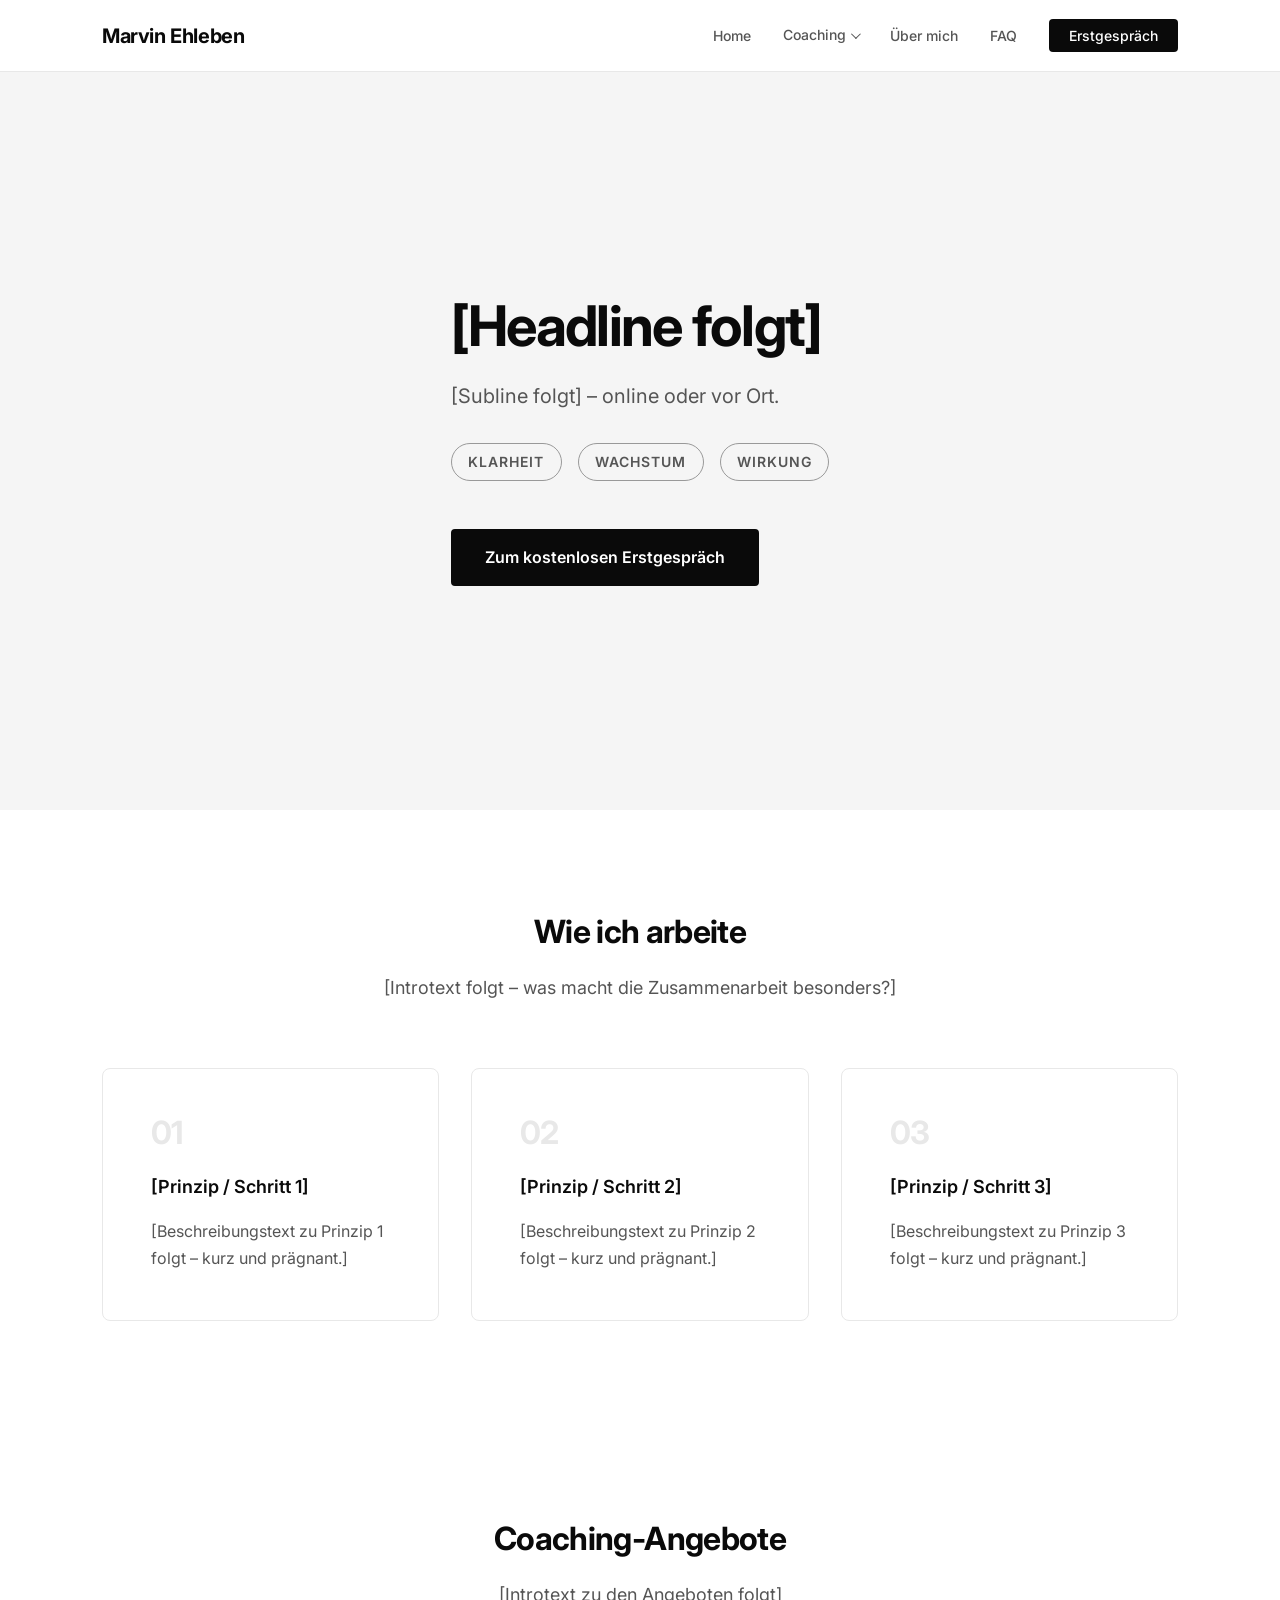
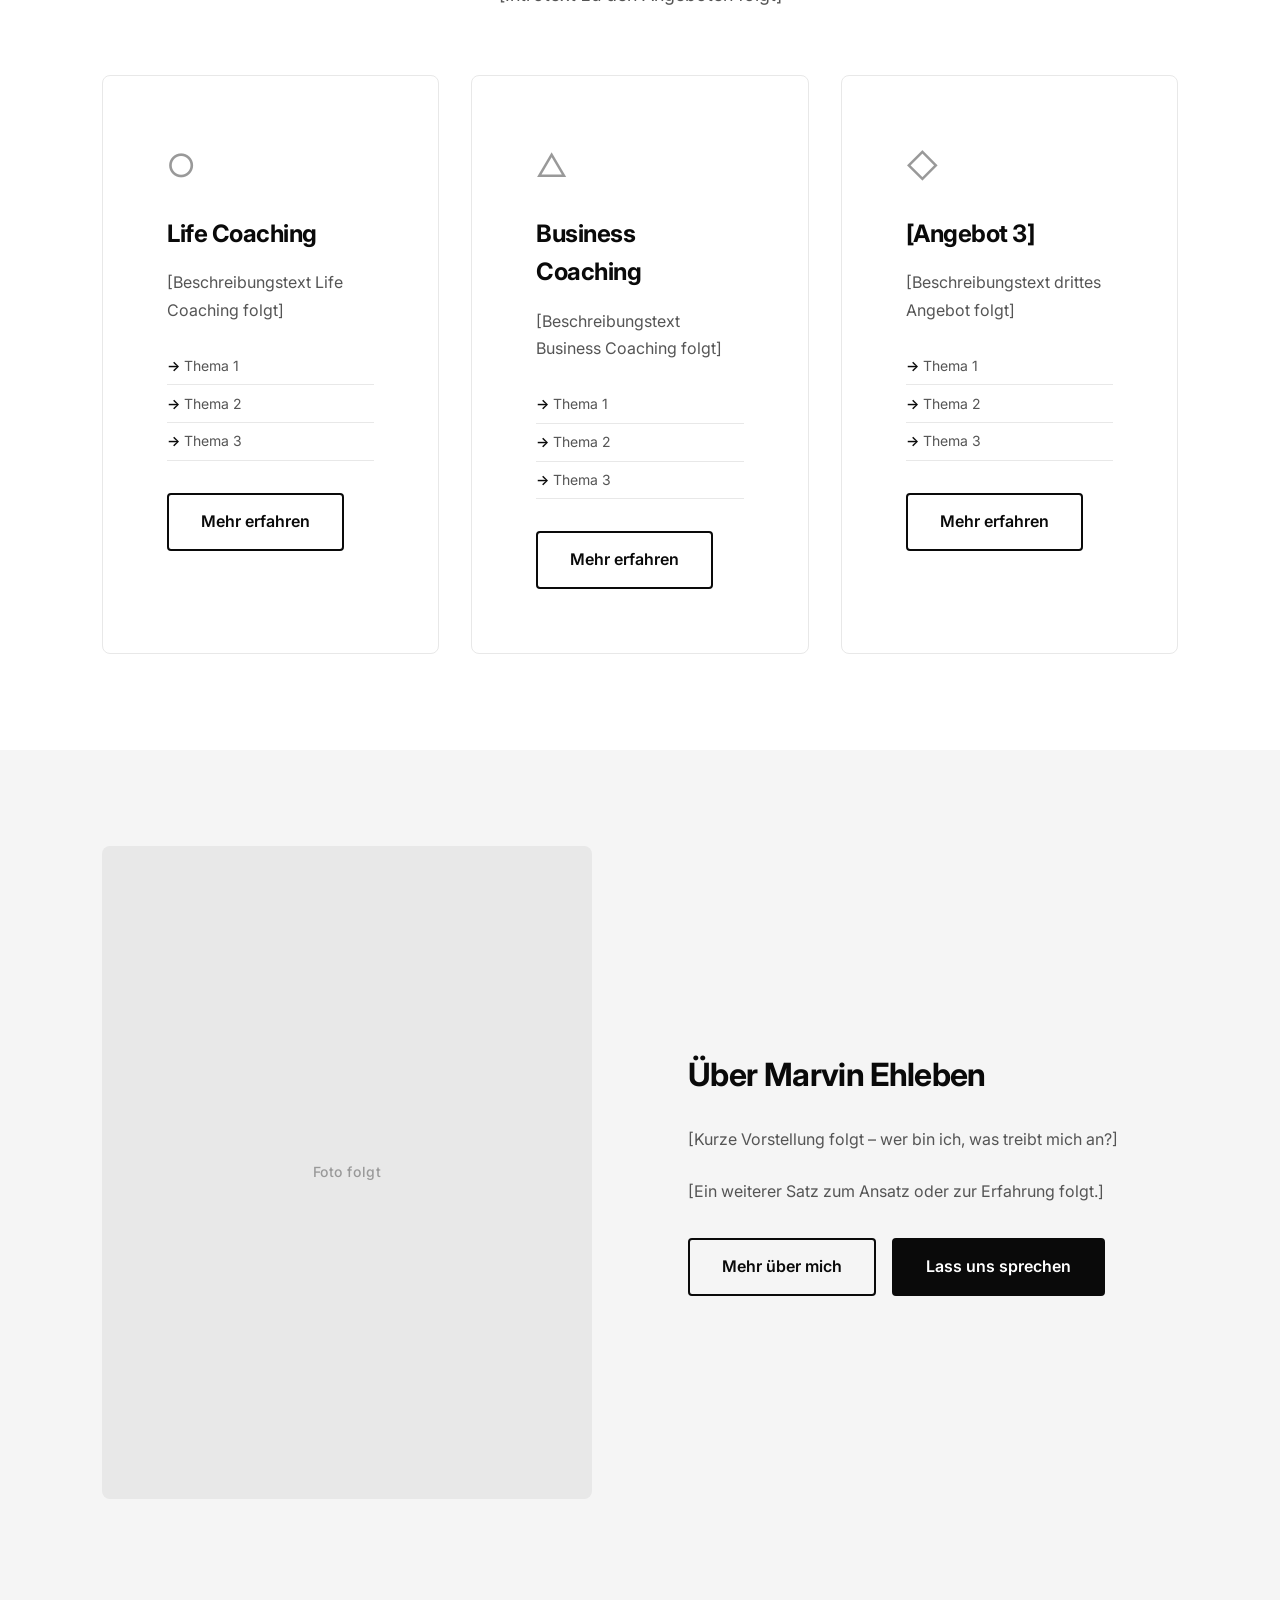
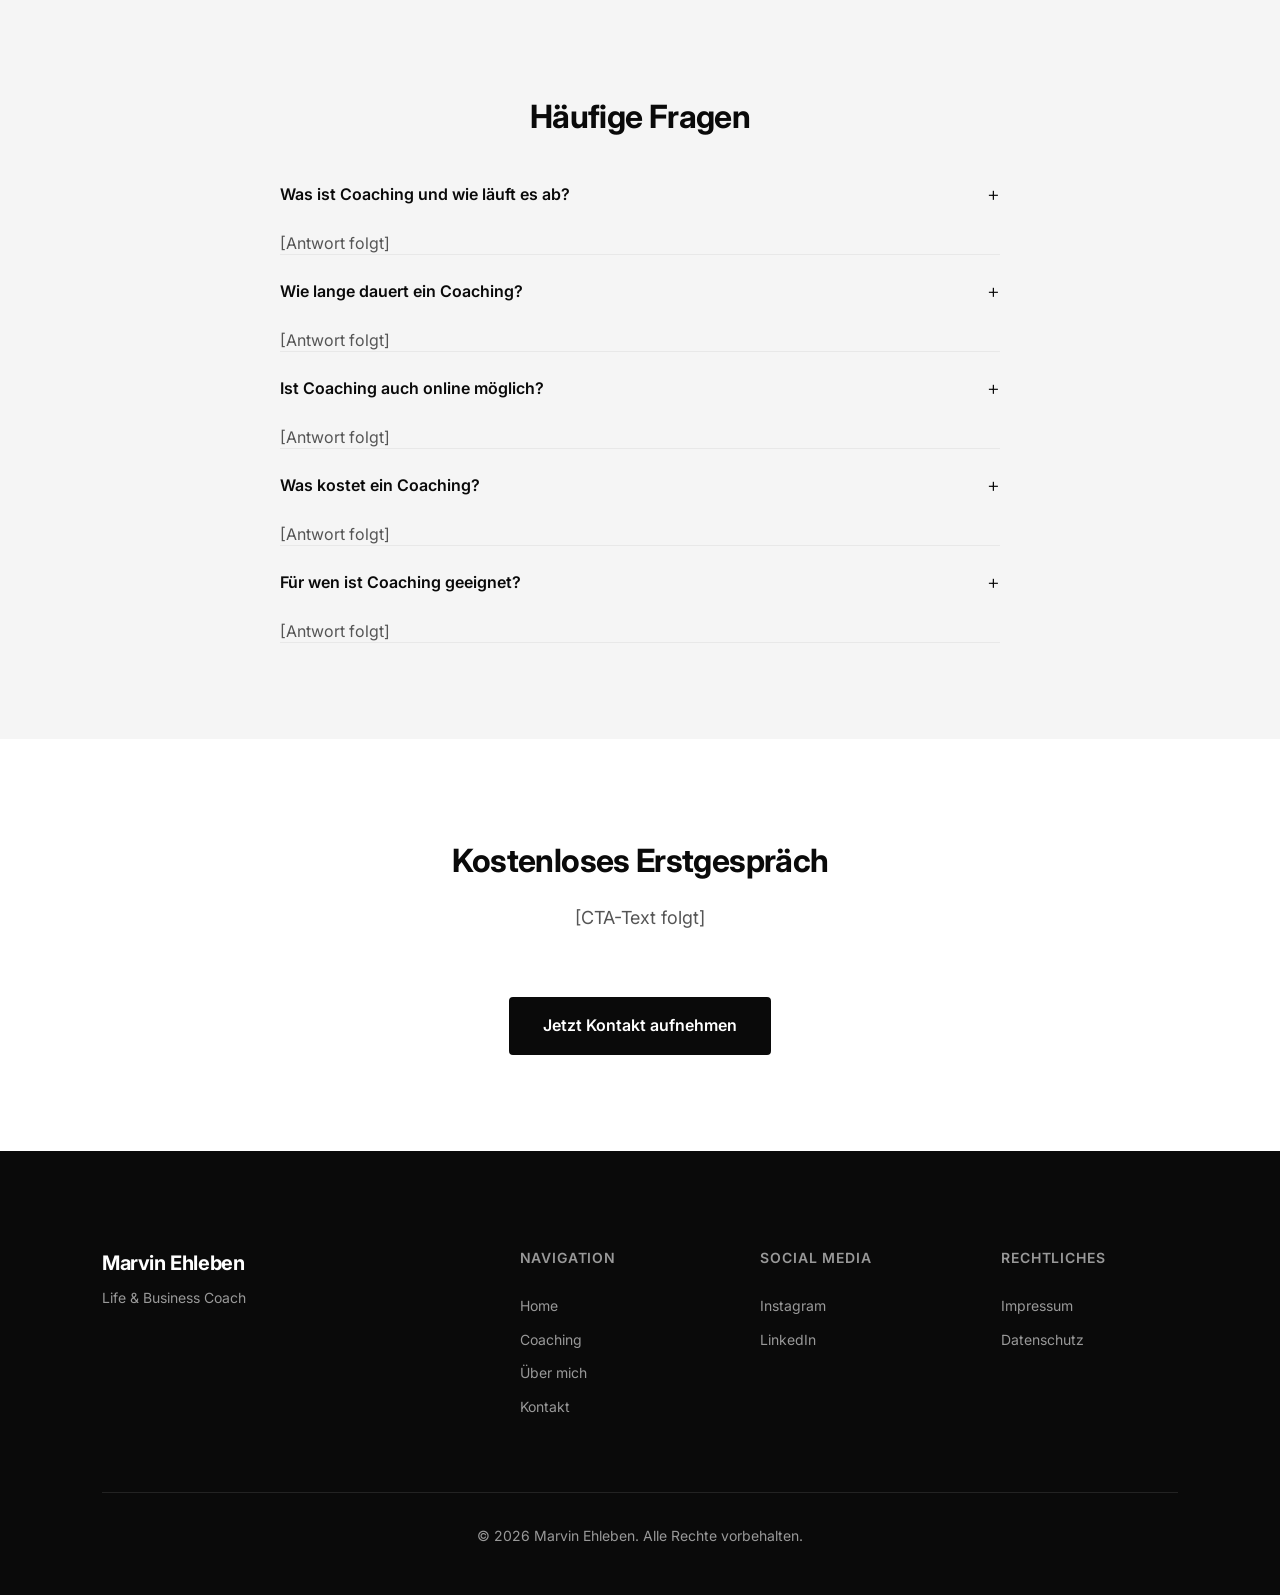
==== commit 71ff41fb: "Fix accessibility, layout, and guideline issues - Add aria-hidden to decorative coaching icons - Add" ====
--- a/index.html
+++ b/index.html
@@ -95,7 +95,7 @@
             <div class="coaching__grid">
 
                 <div class="coaching__card">
-                    <div class="coaching__icon">&#9675;</div>
+                    <div class="coaching__icon" aria-hidden="true">&#9675;</div>
                     <h3>Life Coaching</h3>
                     <p>[Beschreibungstext Life Coaching folgt]</p>
                     <ul class="coaching__list">
@@ -107,7 +107,7 @@
                 </div>
 
                 <div class="coaching__card">
-                    <div class="coaching__icon">&#9651;</div>
+                    <div class="coaching__icon" aria-hidden="true">&#9651;</div>
                     <h3>Business Coaching</h3>
                     <p>[Beschreibungstext Business Coaching folgt]</p>
                     <ul class="coaching__list">
@@ -119,7 +119,7 @@
                 </div>
 
                 <div class="coaching__card">
-                    <div class="coaching__icon">&#9671;</div>
+                    <div class="coaching__icon" aria-hidden="true">&#9671;</div>
                     <h3>[Angebot 3]</h3>
                     <p>[Beschreibungstext drittes Angebot folgt]</p>
                     <ul class="coaching__list">
--- a/css/style.css
+++ b/css/style.css
@@ -244,6 +244,13 @@
     display: block;
 }
 
+/* Keyboard: show dropdown when focus is inside (desktop only) */
+@media (min-width: 641px) {
+    .nav__item--dropdown:focus-within .nav__dropdown {
+        display: block;
+    }
+}
+
 .nav__dropdown li {
     margin: 0;
 }
@@ -575,12 +582,15 @@
 }
 
 .faq__answer {
-    max-height: 0;
+    display: grid;
+    grid-template-rows: 0fr;
+    transition: grid-template-rows 0.35s ease;
+}
+.faq__answer > p {
     overflow: hidden;
-    transition: max-height 0.35s ease;
 }
 .faq__item.active .faq__answer {
-    max-height: 400px;
+    grid-template-rows: 1fr;
 }
 .faq__answer p {
     padding-bottom: var(--sp-md);
@@ -1517,7 +1527,7 @@
 /* ============================================================
    SCROLL MARGIN (fixed nav offset)
 ============================================================ */
-#home, #coaching, #ueber-mich, #stimmen, #faq, #kontakt {
+#home, #coaching, #wie-ich-arbeite, #ueber-mich, #stimmen, #faq, #kontakt {
     scroll-margin-top: var(--nav-height);
 }
 
